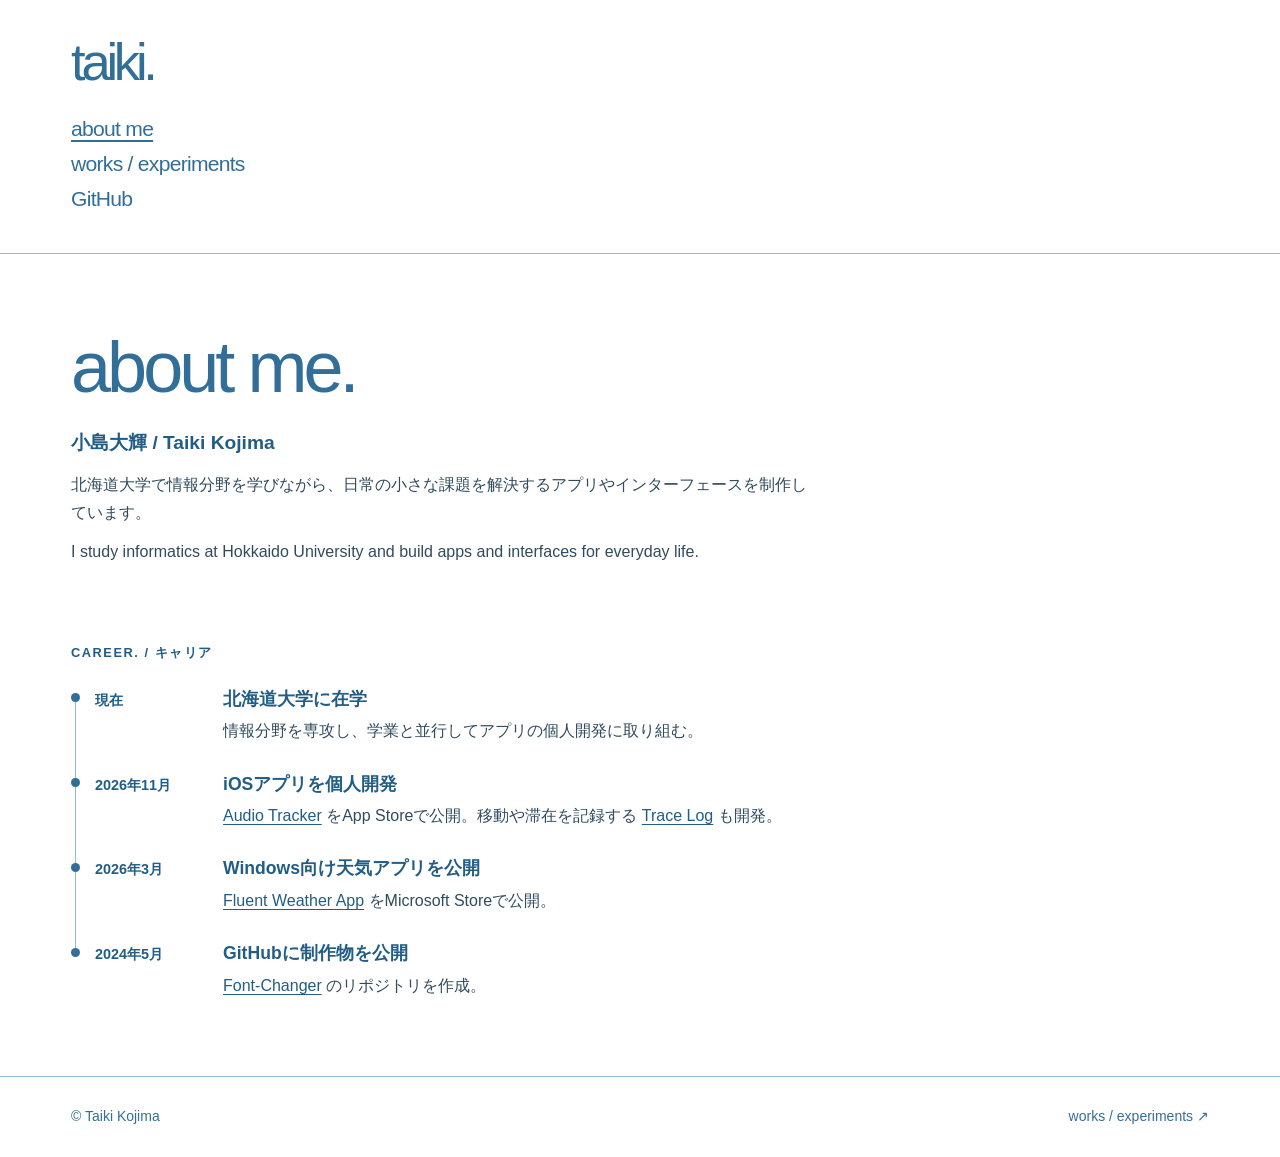
==== about.html @ 1edd8cfc "Publish project screenshots and career timeline" ====
<!doctype html>
<html lang="ja">
<head>
<meta charset="utf-8">
<meta name="viewport" content="width=device-width, initial-scale=1">
<meta name="description" content="小島大輝（Taiki Kojima）のプロフィールと、学業・個人開発のタイムライン。">
<meta name="theme-color" content="#ffffff">
<title>about me — taiki</title>
<link rel="stylesheet" href="./styles.css">
</head>
<body>
  <a class="skip" href="#about">プロフィールへ移動</a>
  <header class="identity identity--compact" id="top">
    <div class="identity-inner">
      <a class="wordmark" href="./index.html" lang="en">taiki.</a>
      <nav class="nav" aria-label="メインナビゲーション">
        <a href="./about.html" aria-current="page" lang="en">about me</a>
        <a href="./index.html#works" lang="en">works / experiments</a>
        <a href="https://github.com/O-kagami" lang="en">GitHub</a>
      </nav>
    </div>
  </header>

  <main class="about-page" id="about" tabindex="-1">
    <header class="profile">
      <h1 lang="en">about me.</h1>
      <p class="profile-name">小島大輝 <span lang="en">/ Taiki Kojima</span></p>
      <p>北海道大学で情報分野を学びながら、日常の小さな課題を解決するアプリやインターフェースを制作しています。</p>
      <p lang="en">I study informatics at Hokkaido University and build apps and interfaces for everyday life.</p>
    </header>

    <section class="career" aria-labelledby="career-title">
      <h2 class="section-label" id="career-title"><span lang="en">career.</span> / キャリア</h2>
      <ol class="timeline" role="list">
        <li>
          <span class="timeline-date">現在</span>
          <div>
            <h3>北海道大学に在学</h3>
            <p>情報分野を専攻し、学業と並行してアプリの個人開発に取り組む。</p>
          </div>
        </li>
        <li>
          <time class="timeline-date" datetime="2026-11">2026年11月</time>
          <div>
            <h3>iOSアプリを個人開発</h3>
            <p><a class="text-link" href="./index.html#audio" lang="en">Audio Tracker</a> をApp Storeで公開。移動や滞在を記録する <a class="text-link" href="./index.html#trace" lang="en">Trace Log</a> も開発。</p>
          </div>
        </li>
        <li>
          <time class="timeline-date" datetime="2026-03">2026年3月</time>
          <div>
            <h3>Windows向け天気アプリを公開</h3>
            <p><a class="text-link" href="./index.html#weather" lang="en">Fluent Weather App</a> をMicrosoft Storeで公開。</p>
          </div>
        </li>
        <li>
          <time class="timeline-date" datetime="2024-05">2024年5月</time>
          <div>
            <h3>GitHubに制作物を公開</h3>
            <p><a class="text-link" href="https://github.com/O-kagami/Font-Changer" lang="en">Font-Changer</a> のリポジトリを作成。</p>
          </div>
        </li>
      </ol>
    </section>
  </main>
  <footer><span>© Taiki Kojima</span><a href="./index.html#works" lang="en">works / experiments ↗</a></footer>
</body>
</html>
---- styles.css ----
:root {
  --ink: #326f98;
  --rule: #8bbddd;
  --focus: #215d85;
  --paper: #fff;
  --body: #314b5e;
  --gutter: 5.55vw;
}

* { box-sizing: border-box; }
html { scroll-behavior: smooth; }
body {
  margin: 0;
  background: var(--paper);
  color: var(--body);
  font-family: "Trebuchet MS", Arial, "Hiragino Kaku Gothic ProN", Meiryo, sans-serif;
  line-height: 1.7;
}
a { color: inherit; text-decoration: none; text-underline-offset: .18em; }
a:hover, a[aria-current="page"] { text-decoration: underline; }
a:focus-visible { outline: 2px solid var(--focus); outline-offset: 4px; }
.text-link { color: var(--focus); text-decoration: underline; }
.skip {
  position: absolute;
  inset: 0 auto auto 0;
  z-index: 1;
  background: var(--paper);
  padding: 12px;
  transform: translateY(-120%);
}
.skip:focus { transform: none; outline-offset: -4px; }

.identity {
  min-height: clamp(320px, 34vw, 580px);
  display: flex;
  align-items: center;
  padding: 64px var(--gutter) 52px;
  color: var(--ink);
}
.identity-inner { padding-top: 40px; }
.identity--compact { min-height: 0; padding-block: 36px; }
.identity--compact .identity-inner { padding-top: 0; }
.wordmark {
  display: inline-block;
  margin: 0 0 24px;
  font-size: clamp(38px, 4.1vw, 66px);
  font-weight: 500;
  letter-spacing: -.08em;
  line-height: 1;
}
.nav {
  display: grid;
  justify-items: start;
  font-size: clamp(19px, 1.65vw, 25px);
  line-height: 1.65;
  letter-spacing: -.035em;
}

.section-label {
  margin: 0;
  color: var(--focus);
  font-size: .8rem;
  font-weight: 700;
  letter-spacing: .12em;
  text-transform: uppercase;
}
.works-title { padding: 0 var(--gutter) 1rem; }
.wall {
  display: grid;
  grid-template-columns: repeat(4, minmax(0, 1fr));
  border-block-start: 1px solid var(--rule);
  border-inline-start: 1px solid var(--rule);
}
.project {
  display: flex;
  flex-direction: column;
  border-inline-end: 1px solid var(--rule);
  border-block-end: 1px solid var(--rule);
}
.project--featured { grid-column: span 2; }
.project-preview {
  display: grid;
  grid-template: minmax(0, 1fr) auto / minmax(0, 1fr);
  place-items: center;
  gap: .625rem;
  height: clamp(17rem, 31vw, 34rem);
  padding: clamp(1rem, 2.4vw, 2.25rem);
  background: #f4f8fb;
  border-block-end: 1px solid var(--rule);
}
.project-preview img {
  display: block;
  width: auto;
  height: auto;
  max-width: 100%;
  max-height: 100%;
  border-radius: 6px;
  box-shadow: 0 3px 12px #215d8522;
}
.project-preview:focus-visible { outline-offset: -4px; }
.project-preview:hover { text-decoration: none; }
.project-preview:hover .preview-hint { text-decoration: underline; }
.preview-hint {
  justify-self: end;
  color: var(--focus);
  font-size: .8rem;
  line-height: 1.25;
}
.project-copy {
  display: flex;
  flex: 1;
  flex-direction: column;
  align-items: flex-start;
  padding: clamp(1rem, 2.4vw, 2.25rem);
}
h3 { color: var(--focus); line-height: 1.35; }
.project h3 { margin: .35rem 0 .65rem; font-size: clamp(1.25rem, 2vw, 1.85rem); }
.project p { margin: 0 0 1rem; }
.project .text-link { margin-top: auto; font-size: .9rem; }

.experiments { padding: clamp(2.5rem, 6vw, 5rem) var(--gutter); }
.experiment-list {
  display: grid;
  grid-template-columns: repeat(auto-fit, minmax(min(100%, 18rem), 1fr));
  gap: 1.5rem 2.5rem;
  max-width: 56rem;
  margin-top: 1.25rem;
}
.experiment-list h3 { margin: 0 0 .5rem; }
.experiment-list p { margin: 0; }

footer {
  display: flex;
  flex-wrap: wrap;
  justify-content: space-between;
  gap: 16px;
  padding: 28px var(--gutter);
  border-block-start: 1px solid var(--rule);
  color: var(--ink);
  font-size: .875rem;
}

.about-page {
  padding: clamp(2.5rem, 6vw, 5.5rem) var(--gutter);
  border-block-start: 1px solid var(--rule);
}
.profile, .career { max-width: 46rem; }
.profile h1 {
  margin: 0 0 1.5rem;
  color: var(--ink);
  font-size: clamp(2.5rem, 6vw, 4.5rem);
  font-weight: 500;
  letter-spacing: -.055em;
  line-height: 1;
}
.profile p { margin: .75rem 0 0; }
.profile-name { color: var(--focus); font-size: 1.2rem; font-weight: 700; }
.career { margin-top: clamp(2.75rem, 6vw, 5rem); }
.timeline { list-style: none; margin: 1.5rem 0 0; padding: 0; }
.timeline > li {
  position: relative;
  display: grid;
  grid-template-columns: 7rem minmax(0, 1fr);
  gap: .35rem 1rem;
  padding-inline-start: 1.5rem;
}
.timeline > li:not(:last-child) { padding-bottom: 1.75rem; }
.timeline > li:not(:last-child)::after {
  position: absolute;
  inset: .6rem auto -.6rem .25rem;
  width: 1px;
  background: var(--rule);
  content: "";
}
.timeline > li::before {
  position: absolute;
  inset: .35rem auto auto 0;
  z-index: 1;
  width: 9px;
  height: 9px;
  border-radius: 50%;
  background: var(--ink);
  content: "";
}
.timeline-date { color: var(--focus); font-size: .9rem; font-weight: 700; }
.timeline h3 { margin: 0 0 .375rem; font-size: 1.1rem; }
.timeline p { margin: 0; }

@media (max-width: 900px) {
  .wall { grid-template-columns: repeat(2, minmax(0, 1fr)); }
  .project-preview { height: clamp(17rem, 46vw, 25rem); }
}
@media (max-width: 700px) {
  :root { --gutter: 8.2vw; }
  .identity { min-height: 200px; align-items: flex-start; padding-block: 38px 28px; }
  .identity--compact { min-height: 0; padding-block: 28px; }
  .identity-inner { padding-top: 0; }
  .wordmark { font-size: 37px; margin-bottom: 14px; }
  .nav { font-size: 17px; line-height: 1.5; }
}
@media (max-width: 480px) {
  .timeline > li { grid-template-columns: minmax(0, 1fr); }
}
@media (prefers-reduced-motion: reduce) {
  html { scroll-behavior: auto; }
}
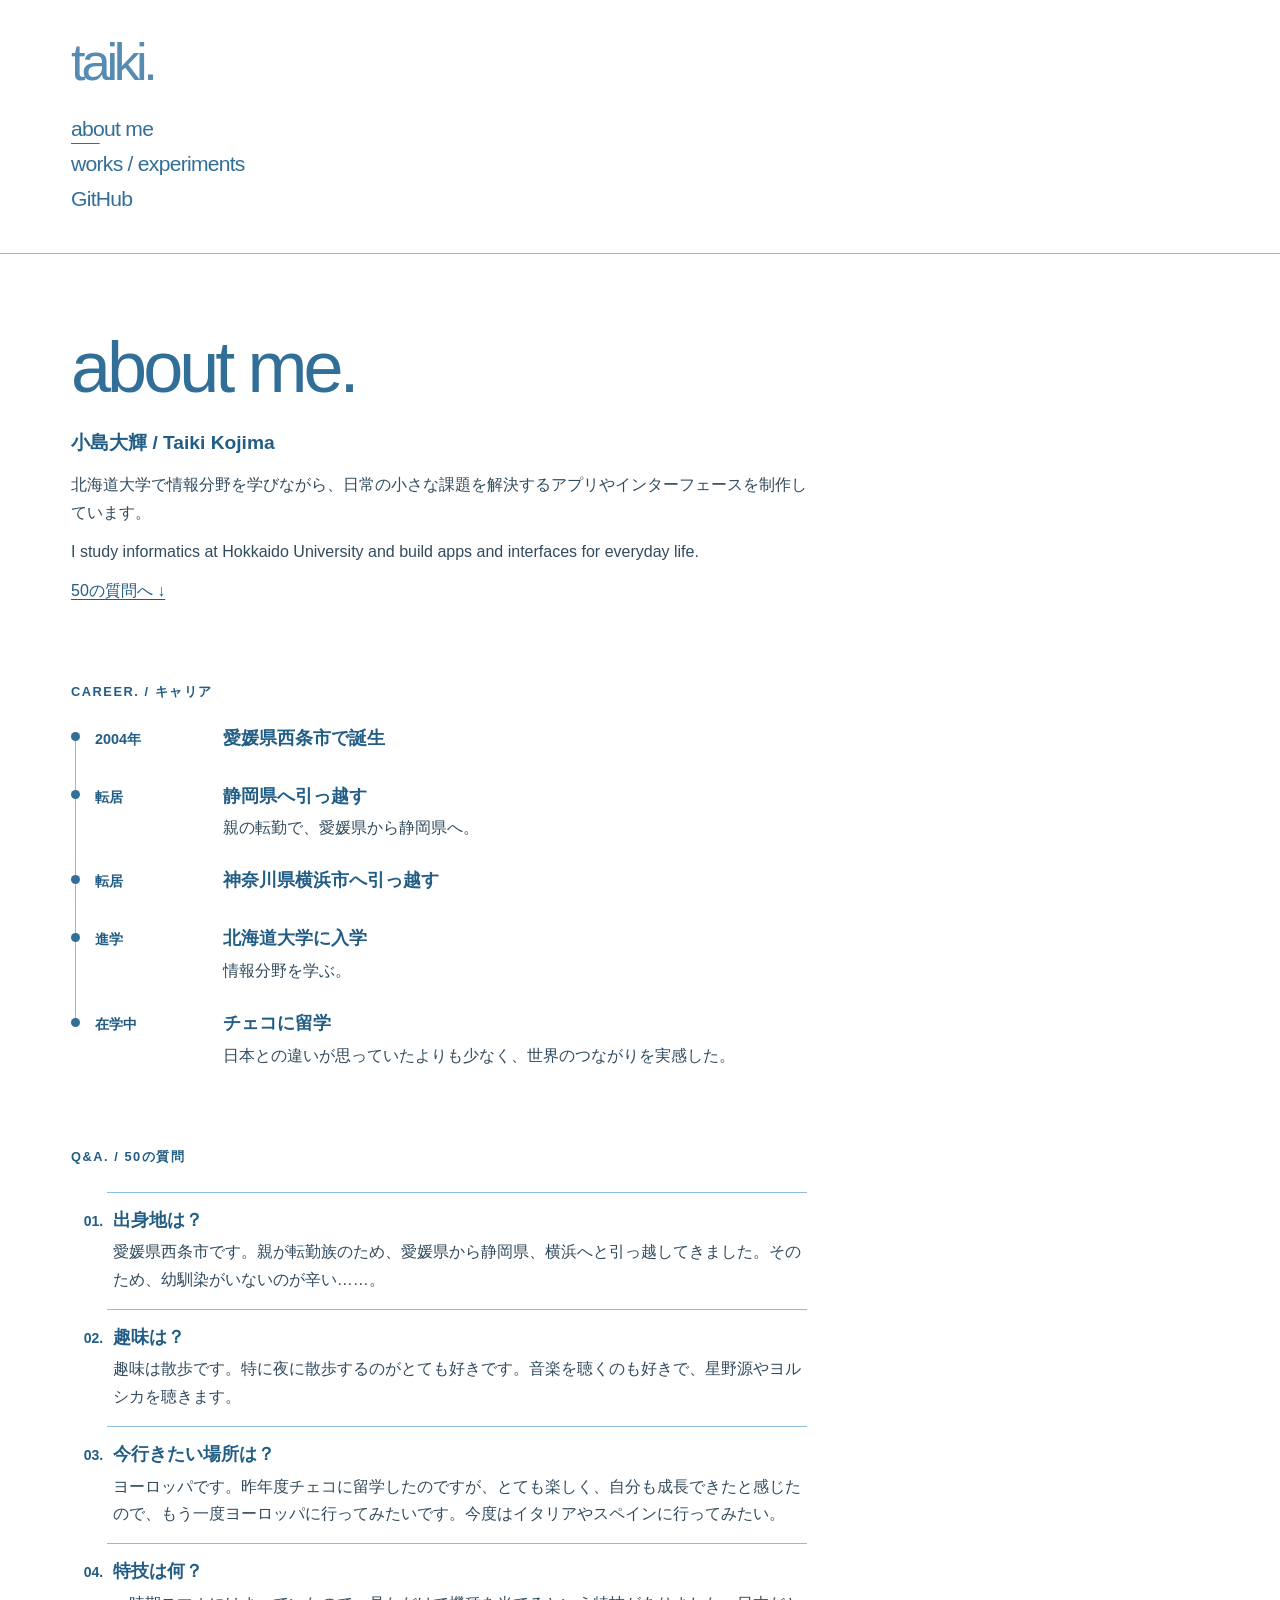
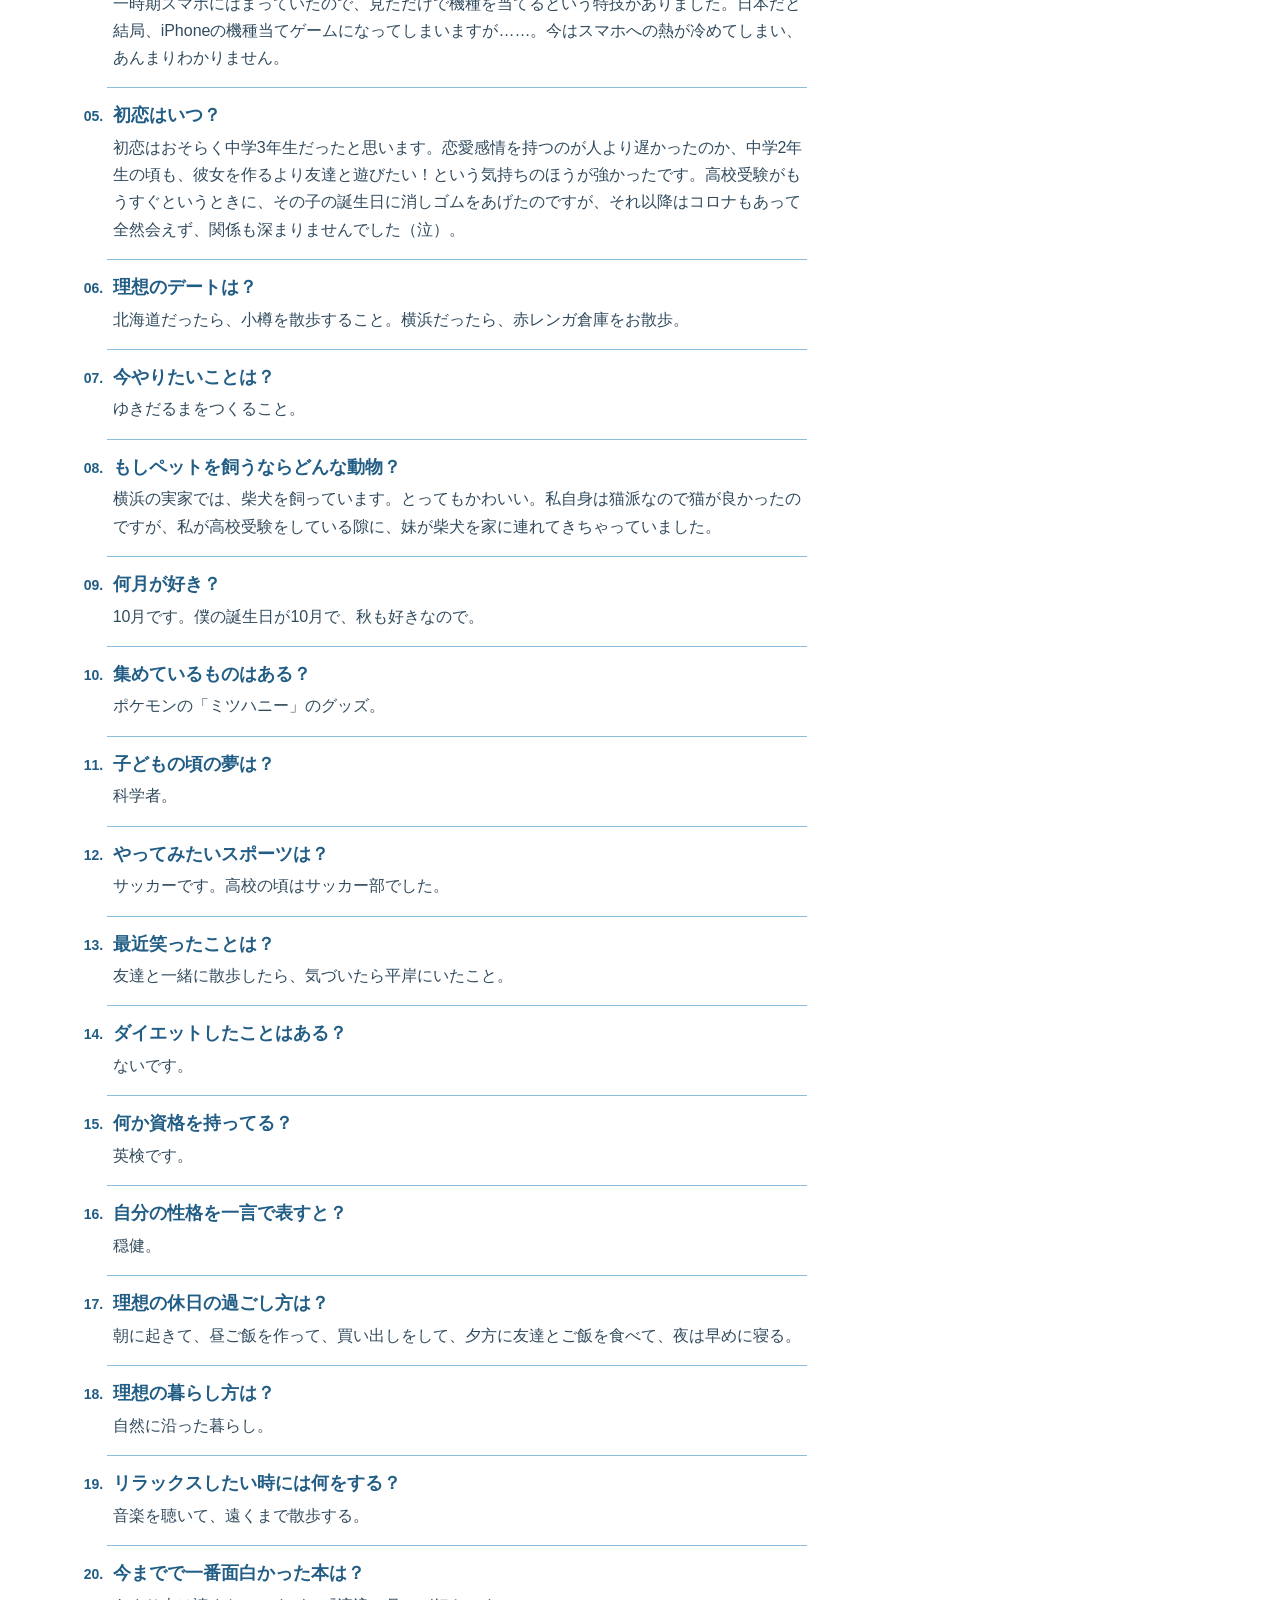
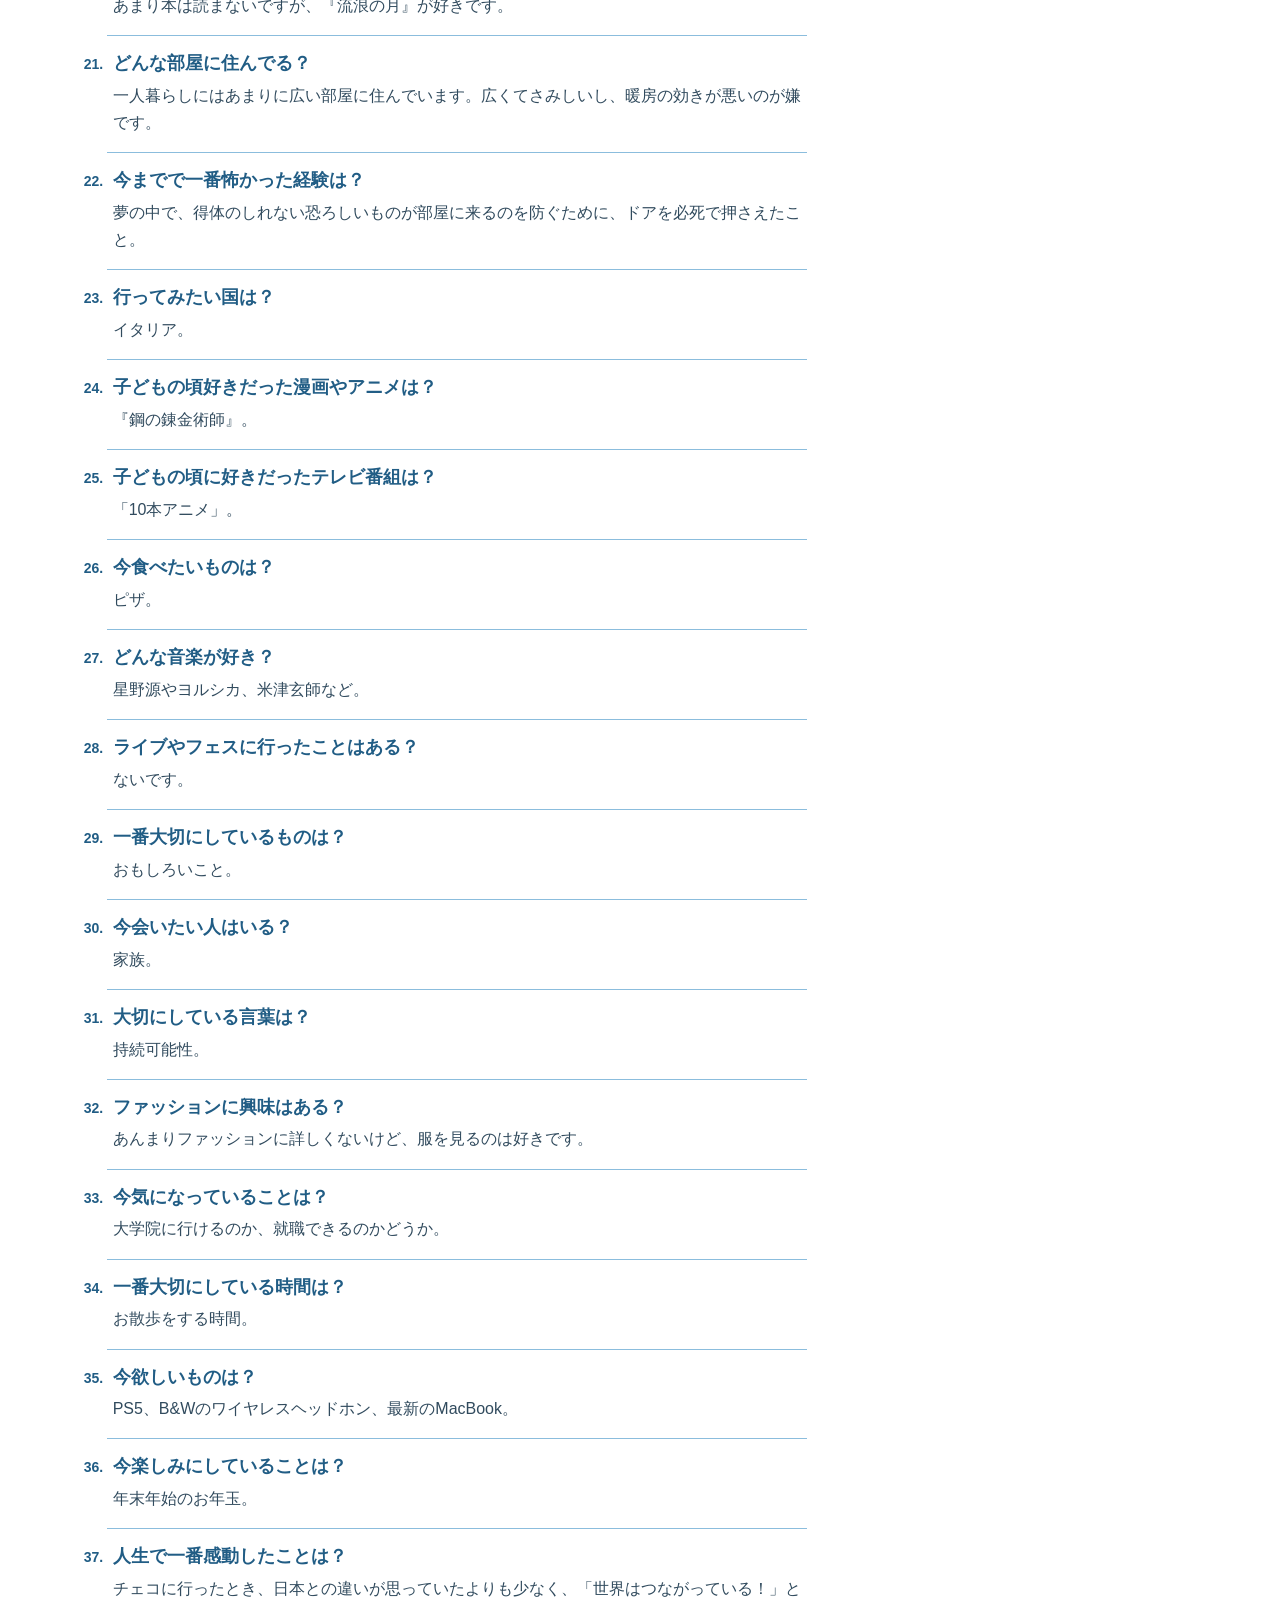
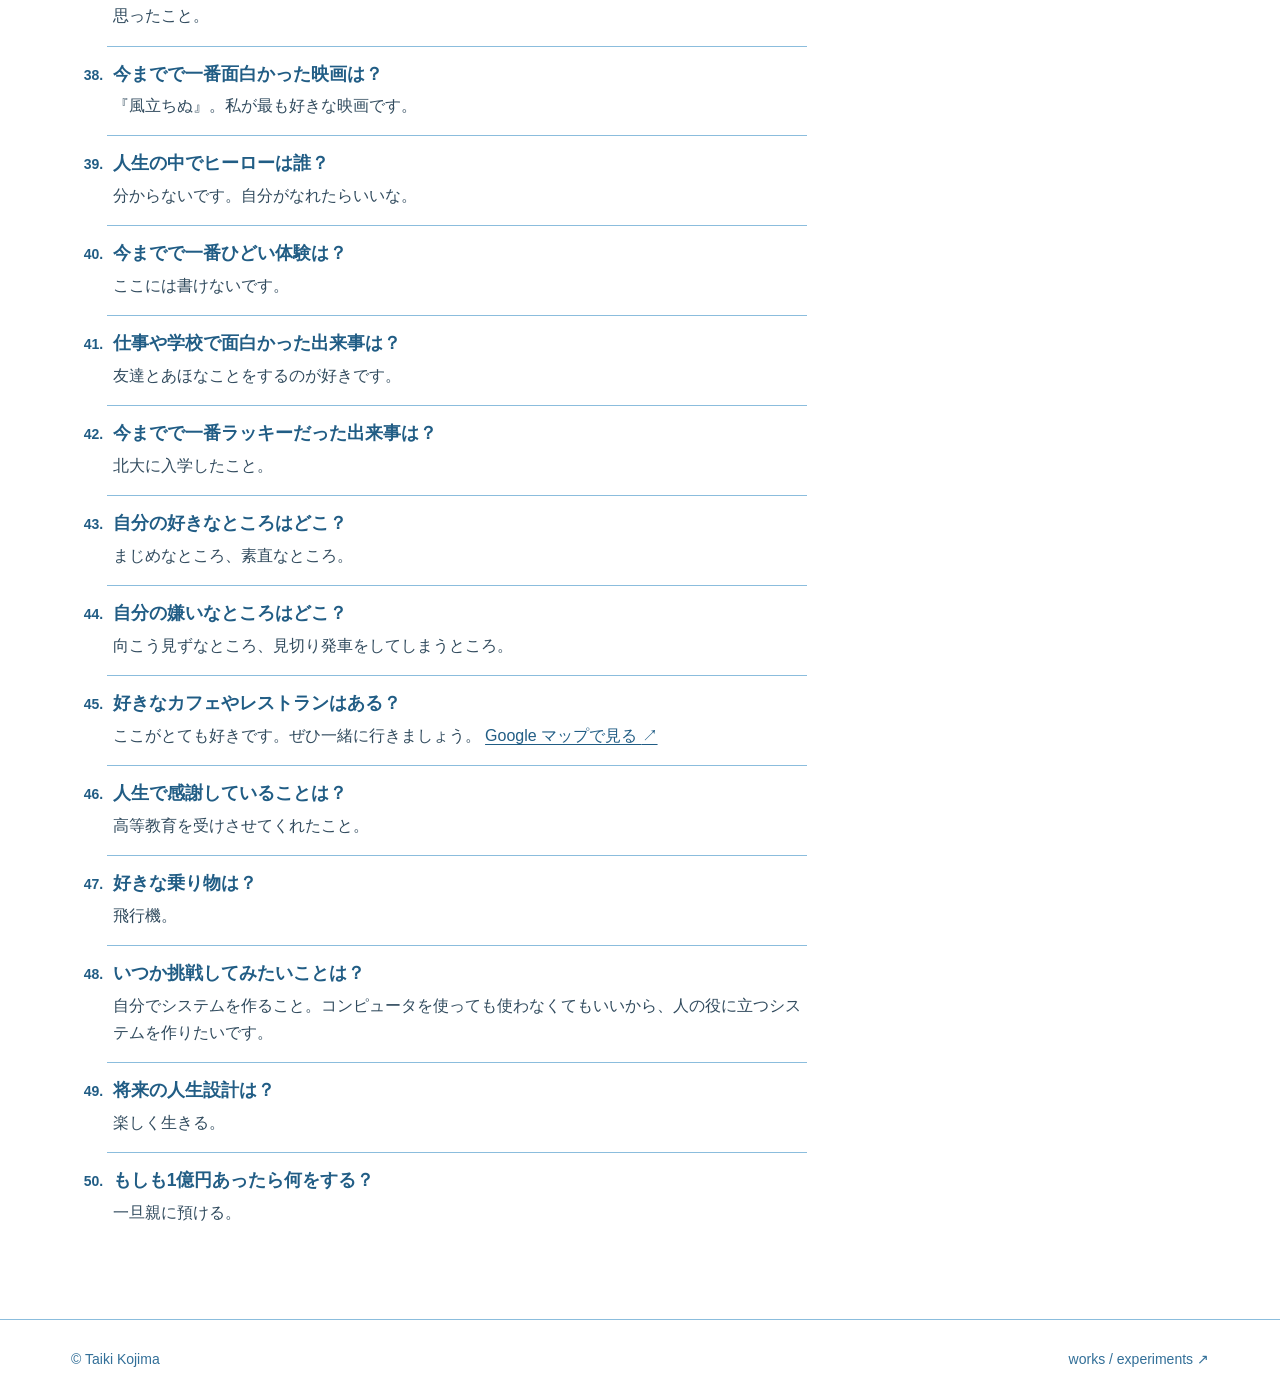
==== commit 7c44e5e1: "Add personal timeline and fifty profile questions" ====
--- a/about.html
+++ b/about.html
@@ -3,7 +3,7 @@
 <head>
 <meta charset="utf-8">
 <meta name="viewport" content="width=device-width, initial-scale=1">
-<meta name="description" content="小島大輝（Taiki Kojima）のプロフィールと、学業・個人開発のタイムライン。">
+<meta name="description" content="小島大輝（Taiki Kojima）のプロフィール、生い立ちと学びのタイムライン、50の質問への回答。">
 <meta name="theme-color" content="#ffffff">
 <title>about me — taiki</title>
 <link rel="stylesheet" href="./styles.css">
@@ -27,38 +27,246 @@
       <p class="profile-name">小島大輝 <span lang="en">/ Taiki Kojima</span></p>
       <p>北海道大学で情報分野を学びながら、日常の小さな課題を解決するアプリやインターフェースを制作しています。</p>
       <p lang="en">I study informatics at Hokkaido University and build apps and interfaces for everyday life.</p>
+      <p><a class="text-link" href="#questions">50の質問へ ↓</a></p>
     </header>
 
-    <section class="career" aria-labelledby="career-title">
+    <section class="career" id="career" aria-labelledby="career-title">
       <h2 class="section-label" id="career-title"><span lang="en">career.</span> / キャリア</h2>
       <ol class="timeline" role="list">
         <li>
-          <span class="timeline-date">現在</span>
+          <time class="timeline-date" datetime="2004">2004年</time>
+          <div><h3>愛媛県西条市で誕生</h3></div>
+        </li>
+        <li>
+          <span class="timeline-date">転居</span>
           <div>
-            <h3>北海道大学に在学</h3>
-            <p>情報分野を専攻し、学業と並行してアプリの個人開発に取り組む。</p>
+            <h3>静岡県へ引っ越す</h3>
+            <p>親の転勤で、愛媛県から静岡県へ。</p>
           </div>
         </li>
         <li>
-          <time class="timeline-date" datetime="2026-11">2026年11月</time>
+          <span class="timeline-date">転居</span>
+          <div><h3>神奈川県横浜市へ引っ越す</h3></div>
+        </li>
+        <li>
+          <span class="timeline-date">進学</span>
           <div>
-            <h3>iOSアプリを個人開発</h3>
-            <p><a class="text-link" href="./index.html#audio" lang="en">Audio Tracker</a> をApp Storeで公開。移動や滞在を記録する <a class="text-link" href="./index.html#trace" lang="en">Trace Log</a> も開発。</p>
+            <h3>北海道大学に入学</h3>
+            <p>情報分野を学ぶ。</p>
           </div>
         </li>
         <li>
-          <time class="timeline-date" datetime="2026-03">2026年3月</time>
+          <span class="timeline-date">在学中</span>
           <div>
-            <h3>Windows向け天気アプリを公開</h3>
-            <p><a class="text-link" href="./index.html#weather" lang="en">Fluent Weather App</a> をMicrosoft Storeで公開。</p>
+            <h3>チェコに留学</h3>
+            <p>日本との違いが思っていたよりも少なく、世界のつながりを実感した。</p>
           </div>
         </li>
-        <li>
-          <time class="timeline-date" datetime="2024-05">2024年5月</time>
-          <div>
-            <h3>GitHubに制作物を公開</h3>
-            <p><a class="text-link" href="https://github.com/O-kagami/Font-Changer" lang="en">Font-Changer</a> のリポジトリを作成。</p>
-          </div>
+      </ol>
+    </section>
+
+    <section class="questions" id="questions" aria-labelledby="questions-title" tabindex="-1">
+      <h2 class="section-label" id="questions-title"><span lang="en">Q&A.</span> / 50の質問</h2>
+      <ol class="question-list">
+        <li>
+          <h3>出身地は？</h3>
+          <p>愛媛県西条市です。親が転勤族のため、愛媛県から静岡県、横浜へと引っ越してきました。そのため、幼馴染がいないのが辛い……。</p>
+        </li>
+        <li>
+          <h3>趣味は？</h3>
+          <p>趣味は散歩です。特に夜に散歩するのがとても好きです。音楽を聴くのも好きで、星野源やヨルシカを聴きます。</p>
+        </li>
+        <li>
+          <h3>今行きたい場所は？</h3>
+          <p>ヨーロッパです。昨年度チェコに留学したのですが、とても楽しく、自分も成長できたと感じたので、もう一度ヨーロッパに行ってみたいです。今度はイタリアやスペインに行ってみたい。</p>
+        </li>
+        <li>
+          <h3>特技は何？</h3>
+          <p>一時期スマホにはまっていたので、見ただけで機種を当てるという特技がありました。日本だと結局、iPhoneの機種当てゲームになってしまいますが……。今はスマホへの熱が冷めてしまい、あんまりわかりません。</p>
+        </li>
+        <li>
+          <h3>初恋はいつ？</h3>
+          <p>初恋はおそらく中学3年生だったと思います。恋愛感情を持つのが人より遅かったのか、中学2年生の頃も、彼女を作るより友達と遊びたい！という気持ちのほうが強かったです。高校受験がもうすぐというときに、その子の誕生日に消しゴムをあげたのですが、それ以降はコロナもあって全然会えず、関係も深まりませんでした（泣）。</p>
+        </li>
+        <li>
+          <h3>理想のデートは？</h3>
+          <p>北海道だったら、小樽を散歩すること。横浜だったら、赤レンガ倉庫をお散歩。</p>
+        </li>
+        <li>
+          <h3>今やりたいことは？</h3>
+          <p>ゆきだるまをつくること。</p>
+        </li>
+        <li>
+          <h3>もしペットを飼うならどんな動物？</h3>
+          <p>横浜の実家では、柴犬を飼っています。とってもかわいい。私自身は猫派なので猫が良かったのですが、私が高校受験をしている隙に、妹が柴犬を家に連れてきちゃっていました。</p>
+        </li>
+        <li>
+          <h3>何月が好き？</h3>
+          <p>10月です。僕の誕生日が10月で、秋も好きなので。</p>
+        </li>
+        <li>
+          <h3>集めているものはある？</h3>
+          <p>ポケモンの「ミツハニー」のグッズ。</p>
+        </li>
+        <li>
+          <h3>子どもの頃の夢は？</h3>
+          <p>科学者。</p>
+        </li>
+        <li>
+          <h3>やってみたいスポーツは？</h3>
+          <p>サッカーです。高校の頃はサッカー部でした。</p>
+        </li>
+        <li>
+          <h3>最近笑ったことは？</h3>
+          <p>友達と一緒に散歩したら、気づいたら平岸にいたこと。</p>
+        </li>
+        <li>
+          <h3>ダイエットしたことはある？</h3>
+          <p>ないです。</p>
+        </li>
+        <li>
+          <h3>何か資格を持ってる？</h3>
+          <p>英検です。</p>
+        </li>
+        <li>
+          <h3>自分の性格を一言で表すと？</h3>
+          <p>穏健。</p>
+        </li>
+        <li>
+          <h3>理想の休日の過ごし方は？</h3>
+          <p>朝に起きて、昼ご飯を作って、買い出しをして、夕方に友達とご飯を食べて、夜は早めに寝る。</p>
+        </li>
+        <li>
+          <h3>理想の暮らし方は？</h3>
+          <p>自然に沿った暮らし。</p>
+        </li>
+        <li>
+          <h3>リラックスしたい時には何をする？</h3>
+          <p>音楽を聴いて、遠くまで散歩する。</p>
+        </li>
+        <li>
+          <h3>今までで一番面白かった本は？</h3>
+          <p>あまり本は読まないですが、『流浪の月』が好きです。</p>
+        </li>
+        <li>
+          <h3>どんな部屋に住んでる？</h3>
+          <p>一人暮らしにはあまりに広い部屋に住んでいます。広くてさみしいし、暖房の効きが悪いのが嫌です。</p>
+        </li>
+        <li>
+          <h3>今までで一番怖かった経験は？</h3>
+          <p>夢の中で、得体のしれない恐ろしいものが部屋に来るのを防ぐために、ドアを必死で押さえたこと。</p>
+        </li>
+        <li>
+          <h3>行ってみたい国は？</h3>
+          <p>イタリア。</p>
+        </li>
+        <li>
+          <h3>子どもの頃好きだった漫画やアニメは？</h3>
+          <p>『鋼の錬金術師』。</p>
+        </li>
+        <li>
+          <h3>子どもの頃に好きだったテレビ番組は？</h3>
+          <p>「10本アニメ」。</p>
+        </li>
+        <li>
+          <h3>今食べたいものは？</h3>
+          <p>ピザ。</p>
+        </li>
+        <li>
+          <h3>どんな音楽が好き？</h3>
+          <p>星野源やヨルシカ、米津玄師など。</p>
+        </li>
+        <li>
+          <h3>ライブやフェスに行ったことはある？</h3>
+          <p>ないです。</p>
+        </li>
+        <li>
+          <h3>一番大切にしているものは？</h3>
+          <p>おもしろいこと。</p>
+        </li>
+        <li>
+          <h3>今会いたい人はいる？</h3>
+          <p>家族。</p>
+        </li>
+        <li>
+          <h3>大切にしている言葉は？</h3>
+          <p>持続可能性。</p>
+        </li>
+        <li>
+          <h3>ファッションに興味はある？</h3>
+          <p>あんまりファッションに詳しくないけど、服を見るのは好きです。</p>
+        </li>
+        <li>
+          <h3>今気になっていることは？</h3>
+          <p>大学院に行けるのか、就職できるのかどうか。</p>
+        </li>
+        <li>
+          <h3>一番大切にしている時間は？</h3>
+          <p>お散歩をする時間。</p>
+        </li>
+        <li>
+          <h3>今欲しいものは？</h3>
+          <p>PS5、B&Wのワイヤレスヘッドホン、最新のMacBook。</p>
+        </li>
+        <li>
+          <h3>今楽しみにしていることは？</h3>
+          <p>年末年始のお年玉。</p>
+        </li>
+        <li>
+          <h3>人生で一番感動したことは？</h3>
+          <p>チェコに行ったとき、日本との違いが思っていたよりも少なく、「世界はつながっている！」と思ったこと。</p>
+        </li>
+        <li>
+          <h3>今までで一番面白かった映画は？</h3>
+          <p>『風立ちぬ』。私が最も好きな映画です。</p>
+        </li>
+        <li>
+          <h3>人生の中でヒーローは誰？</h3>
+          <p>分からないです。自分がなれたらいいな。</p>
+        </li>
+        <li>
+          <h3>今までで一番ひどい体験は？</h3>
+          <p>ここには書けないです。</p>
+        </li>
+        <li>
+          <h3>仕事や学校で面白かった出来事は？</h3>
+          <p>友達とあほなことをするのが好きです。</p>
+        </li>
+        <li>
+          <h3>今までで一番ラッキーだった出来事は？</h3>
+          <p>北大に入学したこと。</p>
+        </li>
+        <li>
+          <h3>自分の好きなところはどこ？</h3>
+          <p>まじめなところ、素直なところ。</p>
+        </li>
+        <li>
+          <h3>自分の嫌いなところはどこ？</h3>
+          <p>向こう見ずなところ、見切り発車をしてしまうところ。</p>
+        </li>
+        <li>
+          <h3>好きなカフェやレストランはある？</h3>
+          <p>ここがとても好きです。ぜひ一緒に行きましょう。 <a class="text-link" href="https://maps.app.goo.gl/kyu1hyfXR3nSvC8cA">Google マップで見る <span aria-hidden="true">↗</span></a></p>
+        </li>
+        <li>
+          <h3>人生で感謝していることは？</h3>
+          <p>高等教育を受けさせてくれたこと。</p>
+        </li>
+        <li>
+          <h3>好きな乗り物は？</h3>
+          <p>飛行機。</p>
+        </li>
+        <li>
+          <h3>いつか挑戦してみたいことは？</h3>
+          <p>自分でシステムを作ること。コンピュータを使っても使わなくてもいいから、人の役に立つシステムを作りたいです。</p>
+        </li>
+        <li>
+          <h3>将来の人生設計は？</h3>
+          <p>楽しく生きる。</p>
+        </li>
+        <li>
+          <h3>もしも1億円あったら何をする？</h3>
+          <p>一旦親に預ける。</p>
         </li>
       </ol>
     </section>
--- a/styles.css
+++ b/styles.css
@@ -2,6 +2,8 @@
   --ink: #326f98;
   --rule: #8bbddd;
   --focus: #215d85;
+  --hover: #153e59;
+  --tint: #e3eff8;
   --paper: #fff;
   --body: #314b5e;
   --gutter: 5.55vw;
@@ -18,6 +20,7 @@
 }
 a { color: inherit; text-decoration: none; text-underline-offset: .18em; }
 a:hover, a[aria-current="page"] { text-decoration: underline; }
+a:hover, a:focus-visible { color: var(--hover); }
 a:focus-visible { outline: 2px solid var(--focus); outline-offset: 4px; }
 .text-link { color: var(--focus); text-decoration: underline; }
 .skip {
@@ -43,6 +46,7 @@
 .wordmark {
   display: inline-block;
   margin: 0 0 24px;
+  color: #568bb2;
   font-size: clamp(38px, 4.1vw, 66px);
   font-weight: 500;
   letter-spacing: -.08em;
@@ -55,6 +59,20 @@
   line-height: 1.65;
   letter-spacing: -.035em;
 }
+.nav a:any-link { position: relative; text-decoration: none; }
+.nav a::after {
+  content: "";
+  position: absolute;
+  inset-inline: 0;
+  inset-block-end: .16em;
+  height: 1px;
+  background: currentColor;
+  transform: scaleX(0);
+  transform-origin: left;
+  transition: transform .24s ease;
+}
+.nav a[aria-current="page"]::after { transform: scaleX(.35); }
+.nav a:hover::after, .nav a:focus-visible::after { transform: scaleX(1); }
 
 .section-label {
   margin: 0;
@@ -64,61 +82,105 @@
   letter-spacing: .12em;
   text-transform: uppercase;
 }
-.works-title { padding: 0 var(--gutter) 1rem; }
+.icon-library { position: absolute; }
 .wall {
-  display: grid;
-  grid-template-columns: repeat(4, minmax(0, 1fr));
   border-block-start: 1px solid var(--rule);
   border-inline-start: 1px solid var(--rule);
 }
-.project {
-  display: flex;
-  flex-direction: column;
+.project-tiles {
+  display: grid;
+  grid-template-columns: minmax(0, 2fr) minmax(0, 1fr);
+  grid-auto-rows: min(21vw, 18rem);
+  scroll-margin-block-start: 1rem;
+}
+.tile {
+  min-width: 0;
+  overflow: clip;
+  padding: clamp(.35rem, 1vw, 1rem);
   border-inline-end: 1px solid var(--rule);
   border-block-end: 1px solid var(--rule);
 }
-.project--featured { grid-column: span 2; }
-.project-preview {
+.tile--large { grid-row: span 2; }
+.tile-face {
   display: grid;
   grid-template: minmax(0, 1fr) auto / minmax(0, 1fr);
   place-items: center;
-  gap: .625rem;
-  height: clamp(17rem, 31vw, 34rem);
-  padding: clamp(1rem, 2.4vw, 2.25rem);
-  background: #f4f8fb;
-  border-block-end: 1px solid var(--rule);
-}
-.project-preview img {
+  gap: .65rem;
+  height: 100%;
+  padding: clamp(.45rem, 1.5vw, 1.5rem);
+  border-radius: .5rem;
+  background: var(--paper);
+}
+.tile--large .tile-face { padding: clamp(.7rem, 3vw, 3.25rem); }
+.tile-media {
+  display: grid;
+  grid-template: minmax(0, 1fr) / minmax(0, 1fr);
+  place-items: center;
+  place-self: stretch;
+}
+.tile-art {
   display: block;
   width: auto;
   height: auto;
   max-width: 100%;
   max-height: 100%;
-  border-radius: 6px;
-  box-shadow: 0 3px 12px #215d8522;
-}
-.project-preview:focus-visible { outline-offset: -4px; }
-.project-preview:hover { text-decoration: none; }
-.project-preview:hover .preview-hint { text-decoration: underline; }
-.preview-hint {
-  justify-self: end;
+  object-fit: contain;
+  outline: 1px solid #d8e8f4;
+  outline-offset: -1px;
+}
+.tile--mark .tile-art {
+  width: clamp(4.5rem, 11vw, 9rem);
+  border-radius: 1rem;
+  outline: none;
+}
+:where(.project-tiles:target .tile--large) .tile-face { background: #f4f8fc; }
+.tile-face:focus-visible, .tile-face:active {
+  background: var(--tint);
+  text-decoration: none;
+}
+.tile-face:focus-visible { outline-offset: -3px; }
+.tile-label {
+  justify-self: start;
   color: var(--focus);
-  font-size: .8rem;
-  line-height: 1.25;
-}
-.project-copy {
+  font-size: clamp(.75rem, 1.15vw, .95rem);
+  line-height: 1.35;
+}
+.tile-meta {
   display: flex;
-  flex: 1;
-  flex-direction: column;
-  align-items: flex-start;
-  padding: clamp(1rem, 2.4vw, 2.25rem);
-}
+  align-items: center;
+  flex-wrap: wrap;
+  gap: .28em;
+  margin-top: .3em;
+  font-size: .75rem;
+}
+.tile-meta svg { width: 1.05rem; height: 1.05rem; }
+@media (hover: hover) {
+  .tile:hover .tile-face { background: var(--tint); text-decoration: none; }
+}
+@media (hover: hover) and (pointer: fine) and (prefers-reduced-motion: no-preference) {
+  .tile-art {
+    pointer-events: none;
+    transition: transform .2s ease-out, filter .2s ease-out;
+  }
+  .tile-media:hover .tile-art {
+    transform: perspective(1000px) translateY(-4px)
+      rotateX(var(--tilt-x, 4deg)) rotateY(var(--tilt-y, -5deg));
+    filter: drop-shadow(0 10px 12px #23486940);
+  }
+}
+.tile--about .tile-face { grid-template-rows: auto auto; }
+.tile--about .tile-label { justify-self: center; }
+.tile--about .tile-meta { justify-content: center; }
+.word-art {
+  color: var(--ink);
+  font-size: clamp(1.6rem, 4vw, 3.5rem);
+  font-weight: 500;
+  letter-spacing: -.07em;
+  line-height: 1;
+}
+
+.content-section { padding: clamp(2.5rem, 6vw, 5rem) var(--gutter); }
 h3 { color: var(--focus); line-height: 1.35; }
-.project h3 { margin: .35rem 0 .65rem; font-size: clamp(1.25rem, 2vw, 1.85rem); }
-.project p { margin: 0 0 1rem; }
-.project .text-link { margin-top: auto; font-size: .9rem; }
-
-.experiments { padding: clamp(2.5rem, 6vw, 5rem) var(--gutter); }
 .experiment-list {
   display: grid;
   grid-template-columns: repeat(auto-fit, minmax(min(100%, 18rem), 1fr));
@@ -144,7 +206,7 @@
   padding: clamp(2.5rem, 6vw, 5.5rem) var(--gutter);
   border-block-start: 1px solid var(--rule);
 }
-.profile, .career { max-width: 46rem; }
+.profile, .career, .questions { max-width: 46rem; }
 .profile h1 {
   margin: 0 0 1.5rem;
   color: var(--ink);
@@ -155,7 +217,10 @@
 }
 .profile p { margin: .75rem 0 0; }
 .profile-name { color: var(--focus); font-size: 1.2rem; font-weight: 700; }
-.career { margin-top: clamp(2.75rem, 6vw, 5rem); }
+.career, .questions {
+  margin-top: clamp(2.75rem, 6vw, 5rem);
+  scroll-margin-block-start: 1.5rem;
+}
 .timeline { list-style: none; margin: 1.5rem 0 0; padding: 0; }
 .timeline > li {
   position: relative;
@@ -183,12 +248,31 @@
   content: "";
 }
 .timeline-date { color: var(--focus); font-size: .9rem; font-weight: 700; }
-.timeline h3 { margin: 0 0 .375rem; font-size: 1.1rem; }
-.timeline p { margin: 0; }
+.timeline h3, .question-list h3 { margin: 0 0 .375rem; font-size: 1.1rem; }
+.timeline p, .question-list p { margin: 0; }
+
+.question-list {
+  margin: 1.5rem 0 0;
+  padding-inline-start: 2.25rem;
+  list-style-type: decimal-leading-zero;
+}
+.question-list > li {
+  border-block-start: 1px solid var(--rule);
+  padding: 1rem 0 1rem .35rem;
+}
+.question-list > li::marker {
+  color: var(--focus);
+  font-size: .875rem;
+  font-weight: 700;
+  font-variant-numeric: tabular-nums;
+}
 
 @media (max-width: 900px) {
-  .wall { grid-template-columns: repeat(2, minmax(0, 1fr)); }
-  .project-preview { height: clamp(17rem, 46vw, 25rem); }
+  .project-tiles {
+    grid-template-columns: repeat(2, minmax(0, 1fr));
+    grid-auto-rows: min(50vw, 22.5rem);
+  }
+  .tile--large { grid-column: span 2; grid-row: span 1; }
 }
 @media (max-width: 700px) {
   :root { --gutter: 8.2vw; }
@@ -203,4 +287,5 @@
 }
 @media (prefers-reduced-motion: reduce) {
   html { scroll-behavior: auto; }
-}
+  .nav a::after { transition: none; }
+}
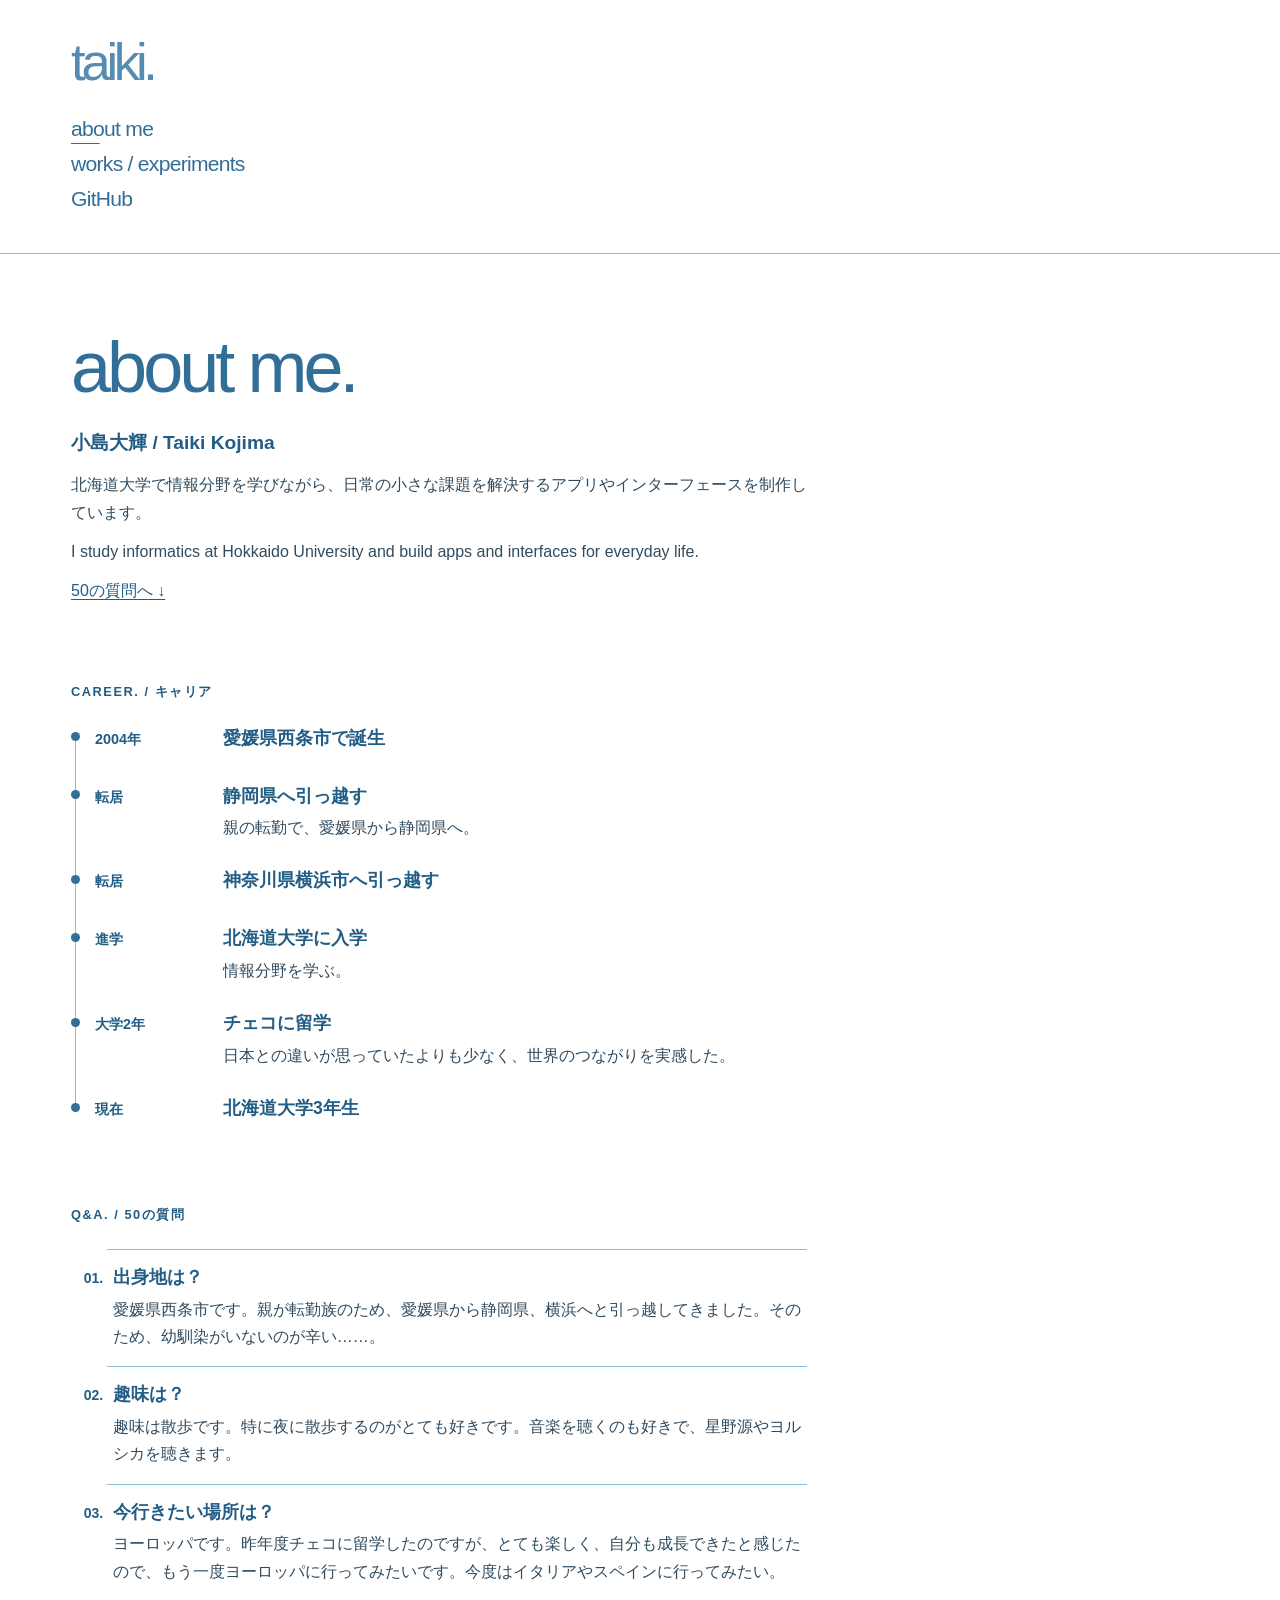
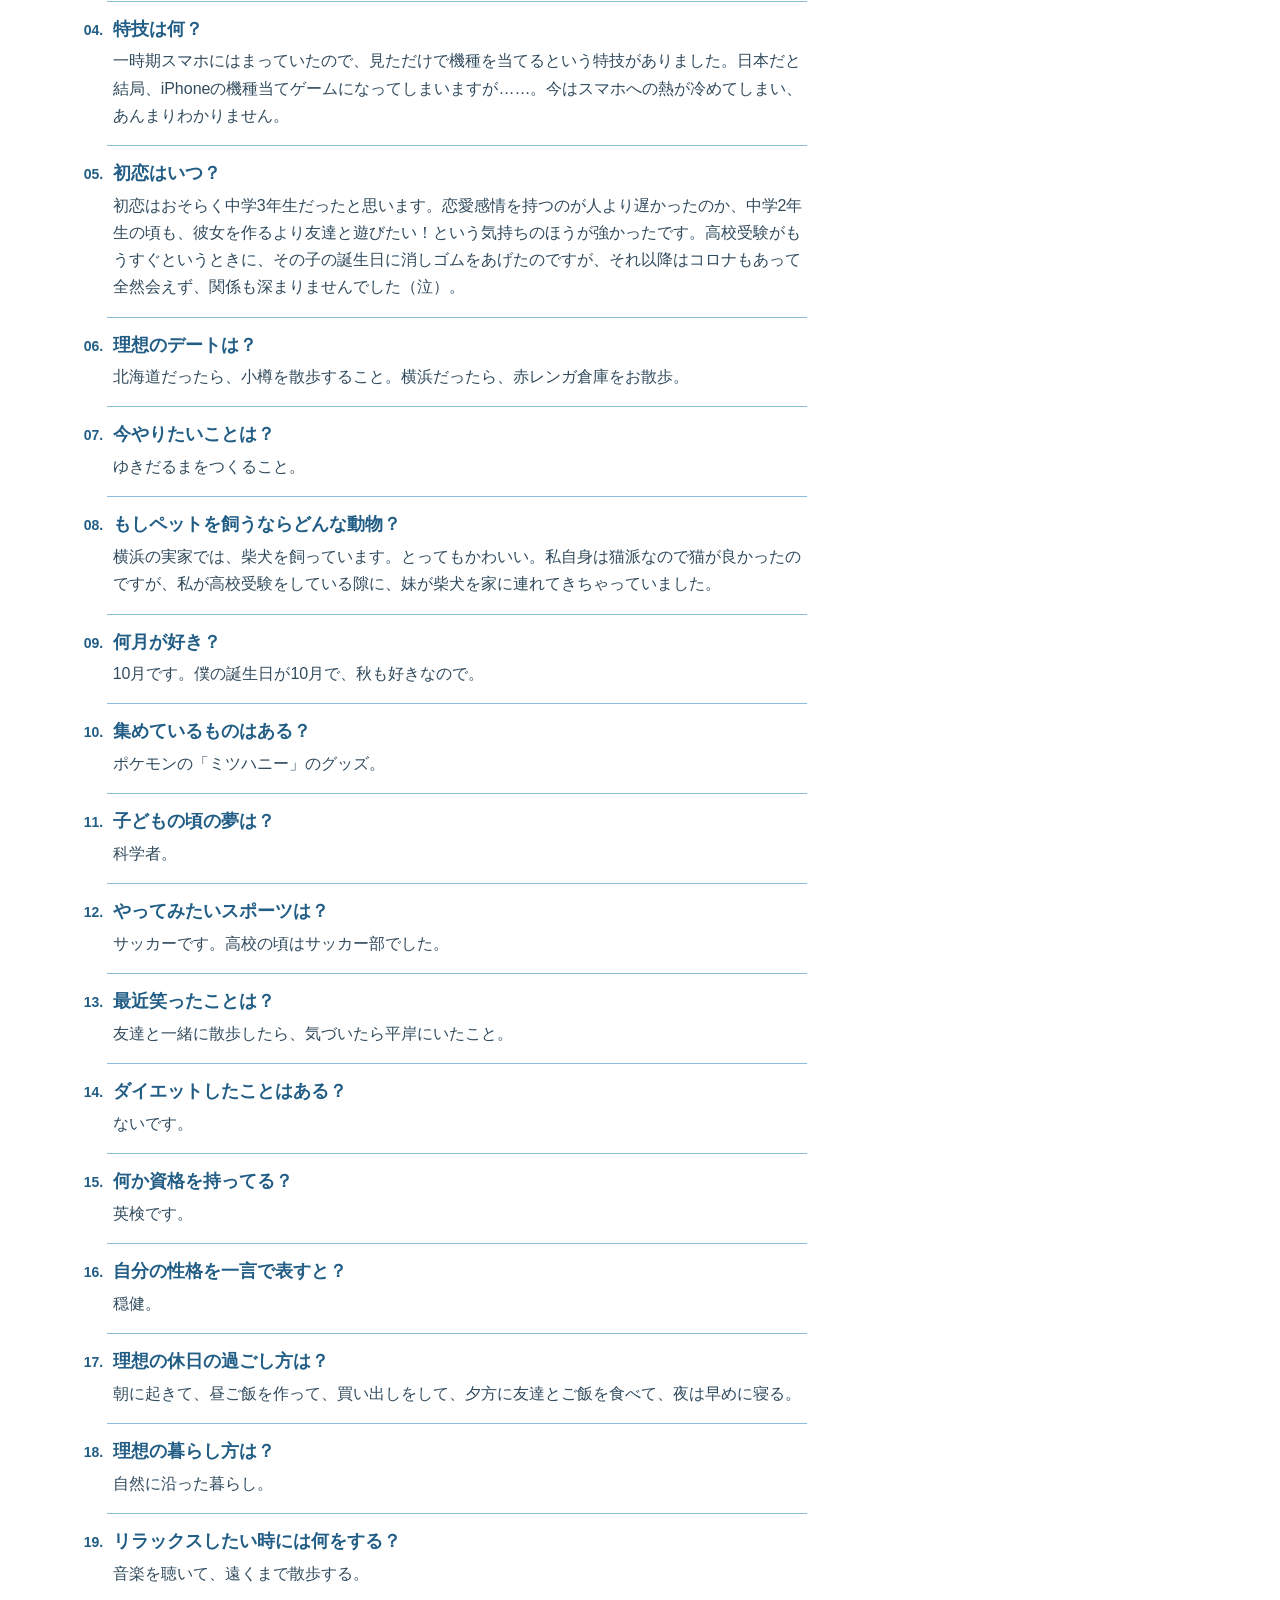
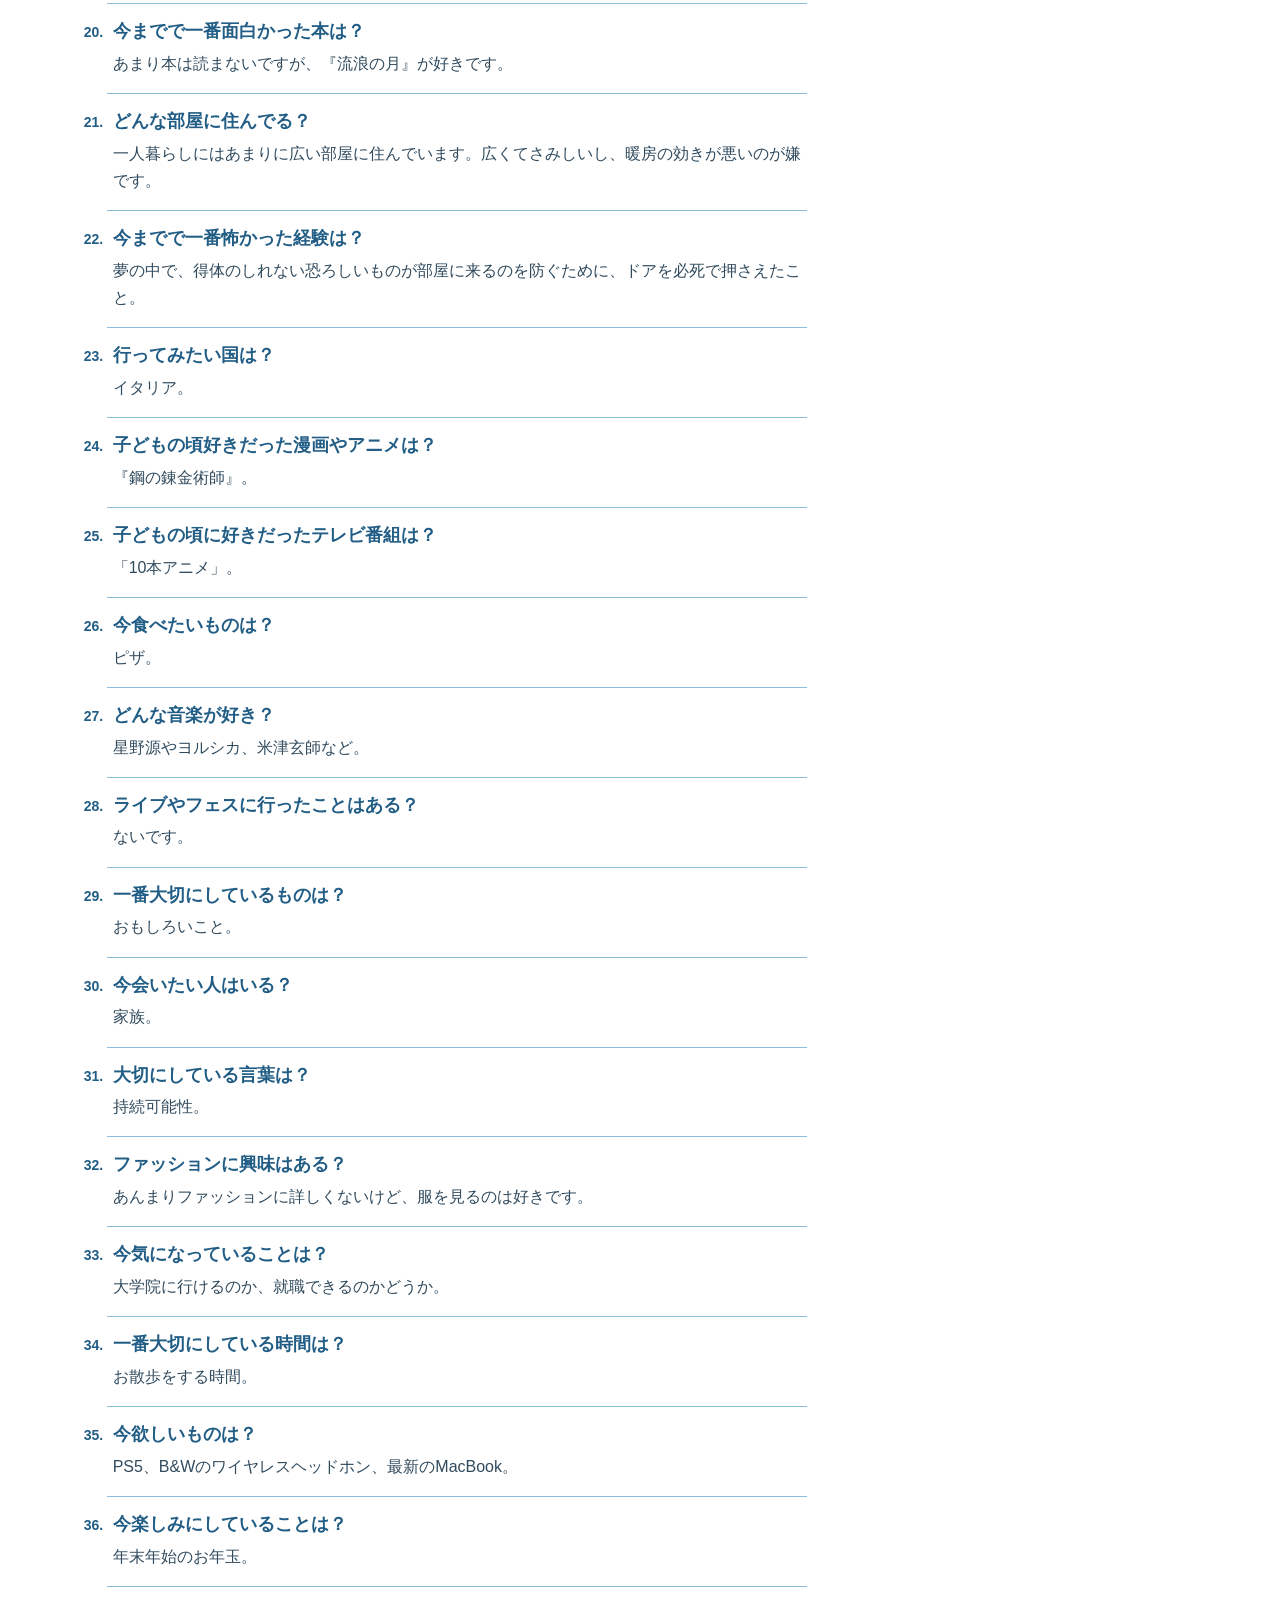
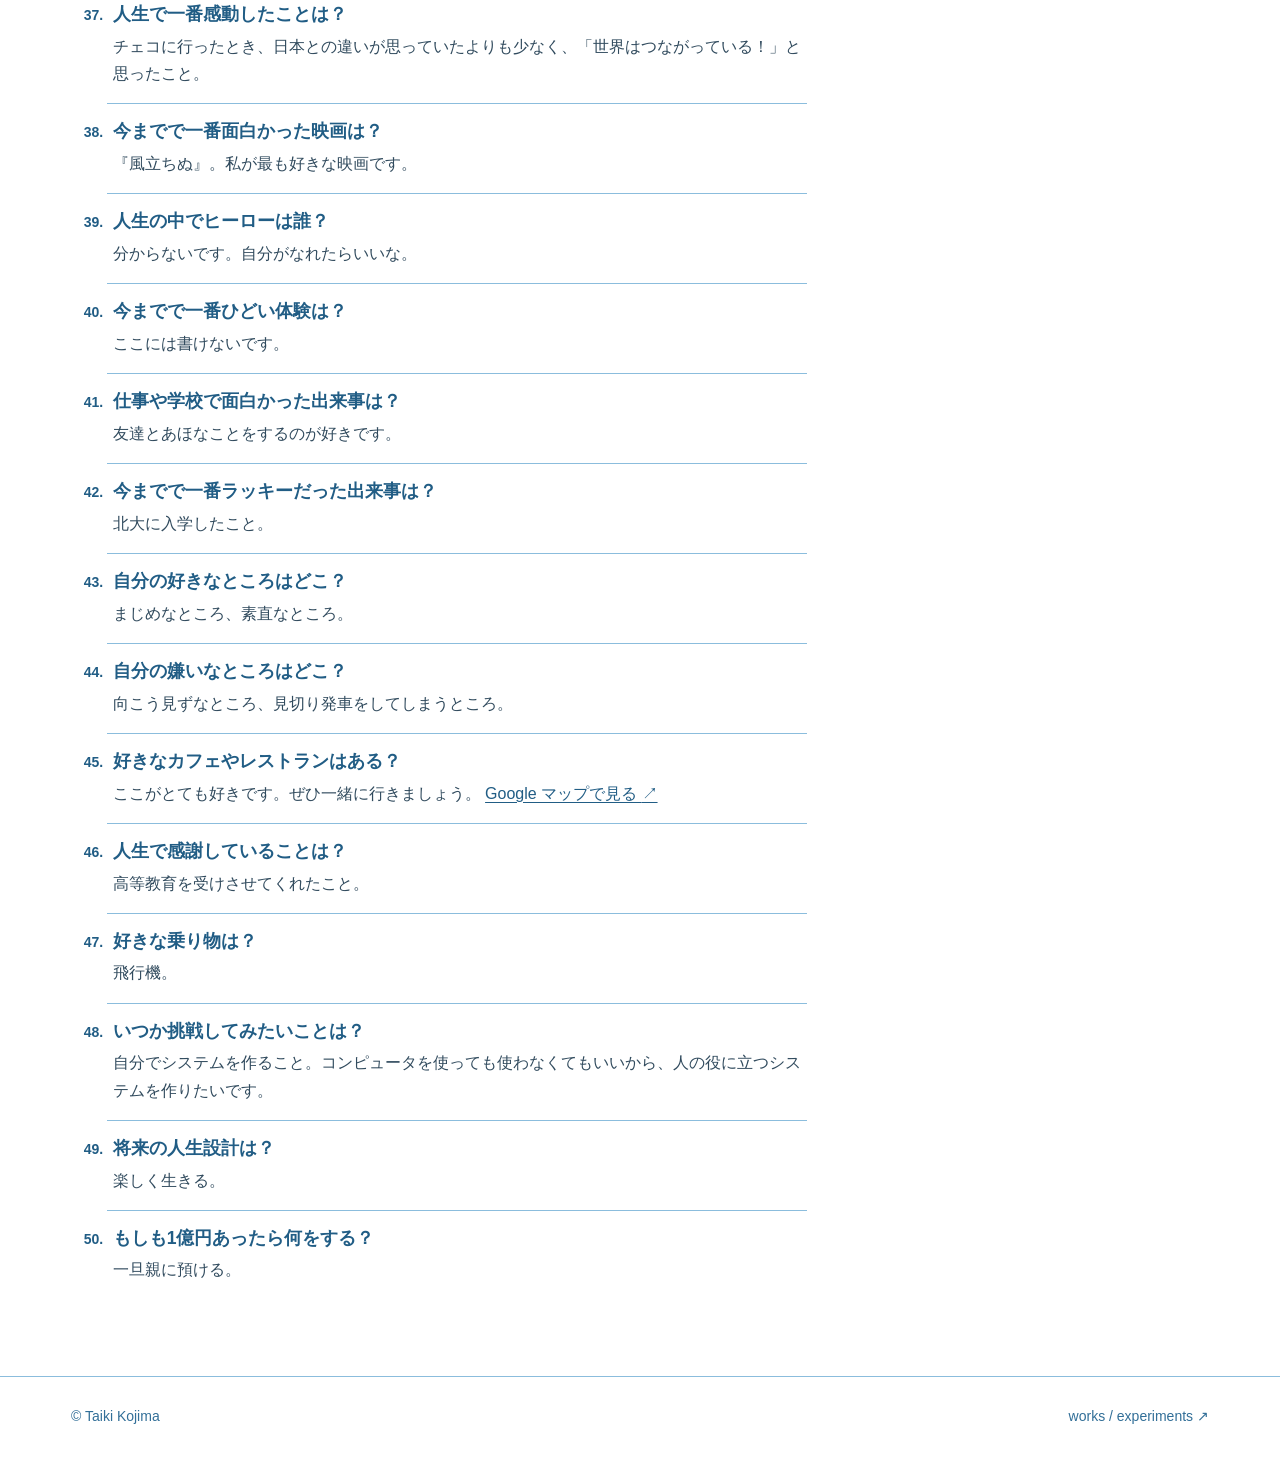
==== commit 2ce73b2a: "Clarify university years in career timeline" ====
--- a/about.html
+++ b/about.html
@@ -56,11 +56,15 @@
           </div>
         </li>
         <li>
-          <span class="timeline-date">在学中</span>
+          <span class="timeline-date">大学2年</span>
           <div>
             <h3>チェコに留学</h3>
             <p>日本との違いが思っていたよりも少なく、世界のつながりを実感した。</p>
           </div>
+        </li>
+        <li>
+          <span class="timeline-date">現在</span>
+          <div><h3>北海道大学3年生</h3></div>
         </li>
       </ol>
     </section>
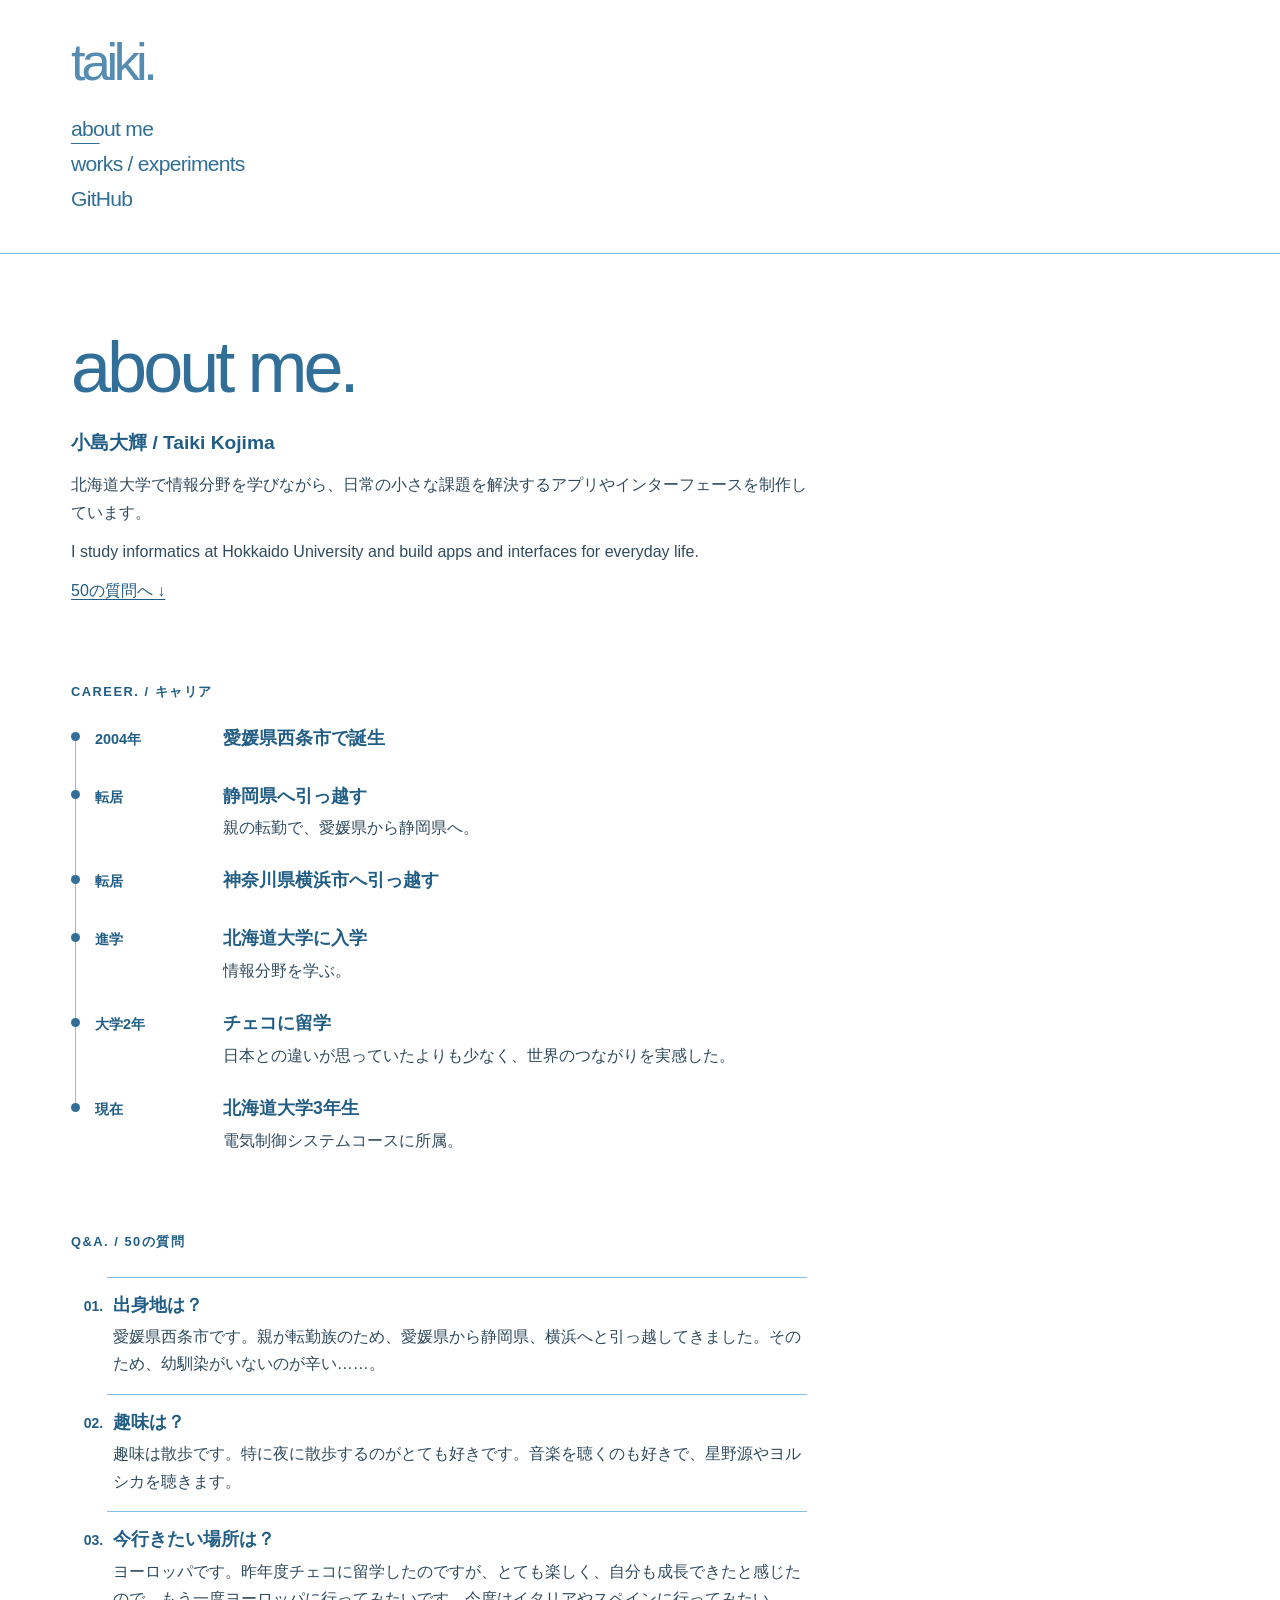
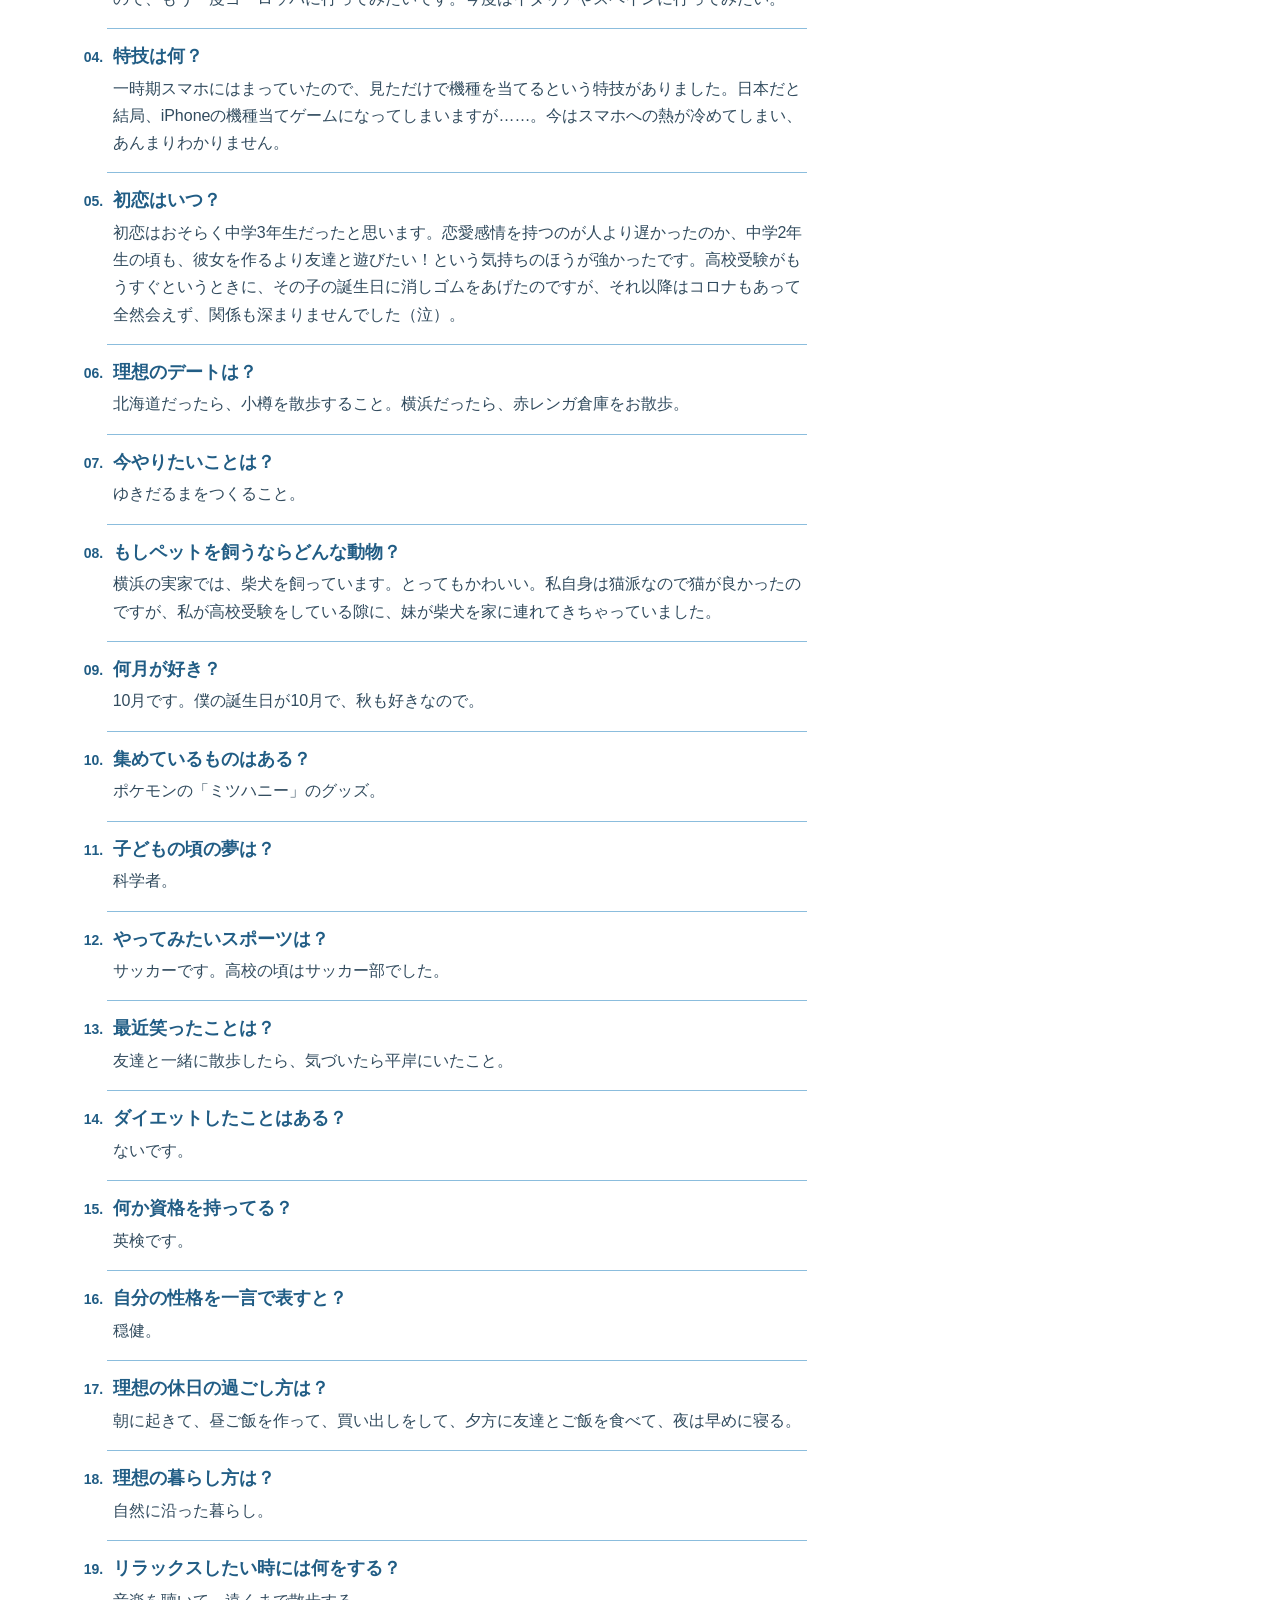
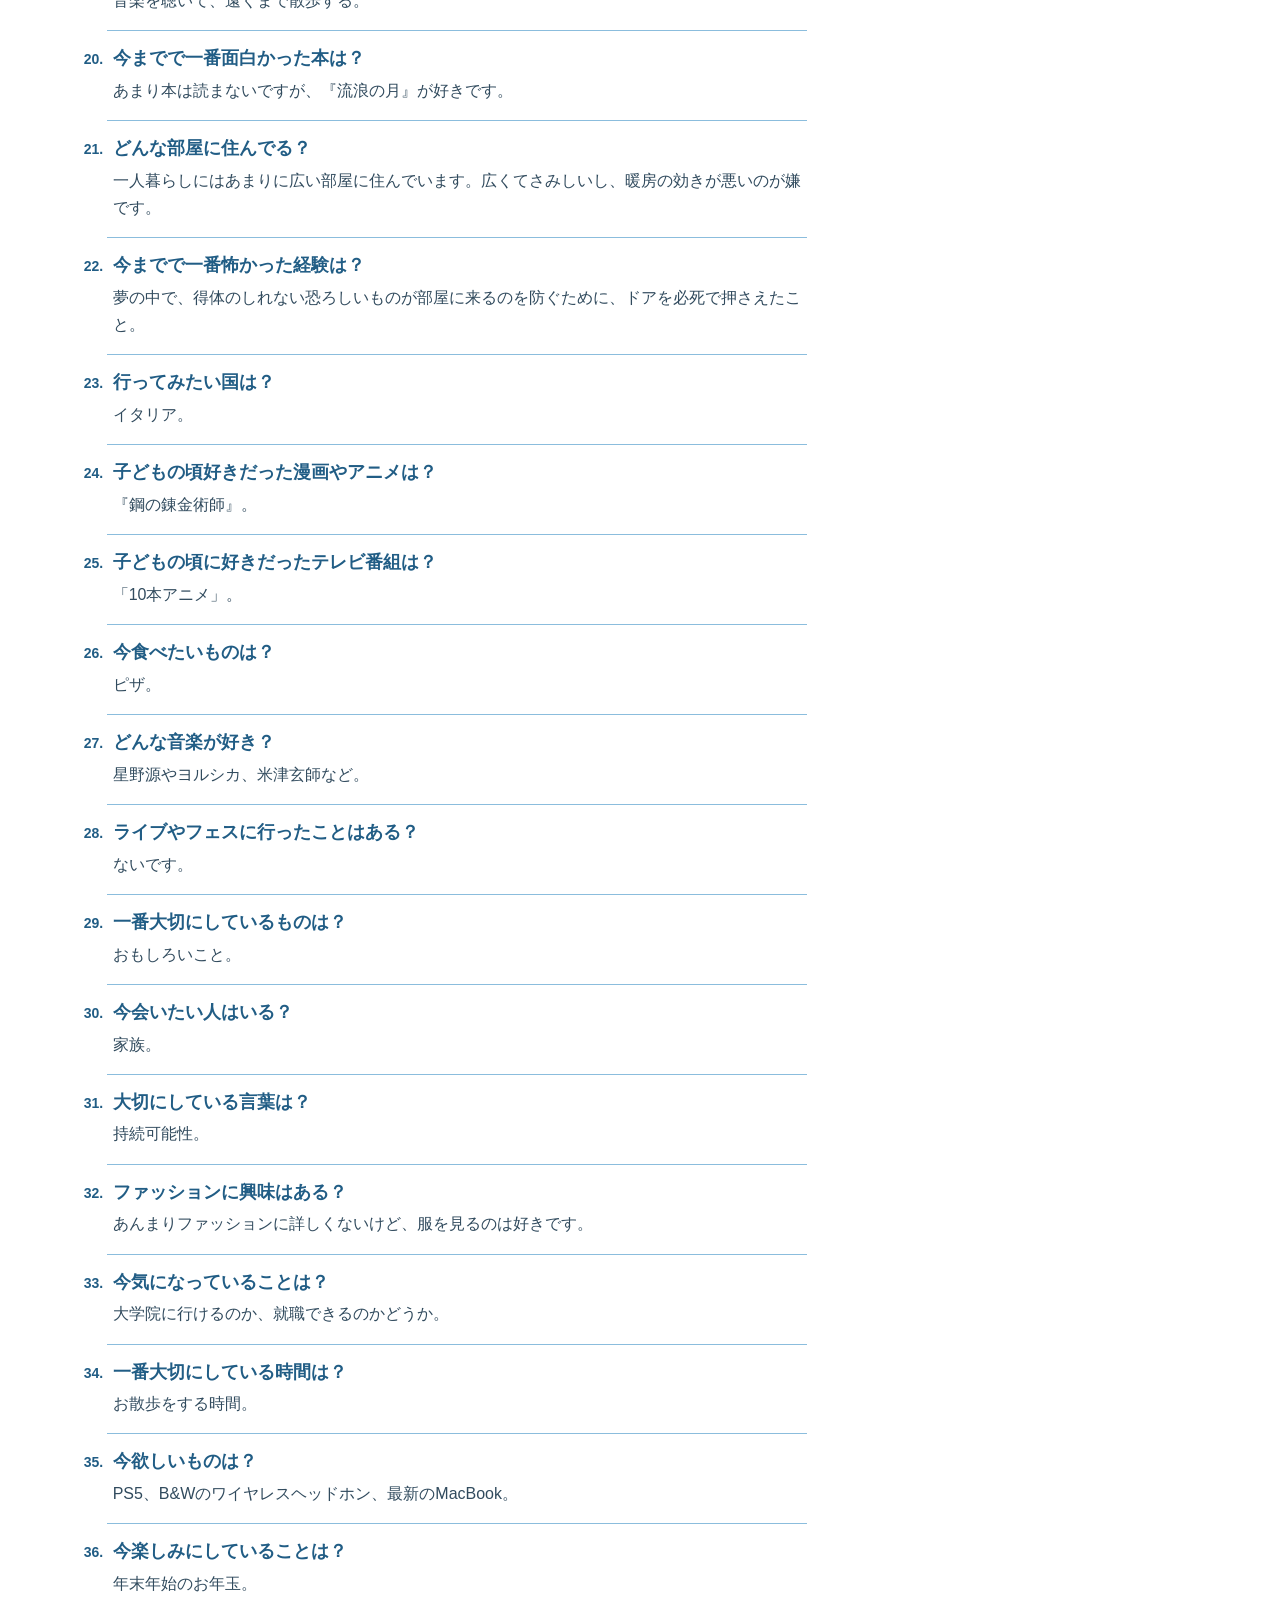
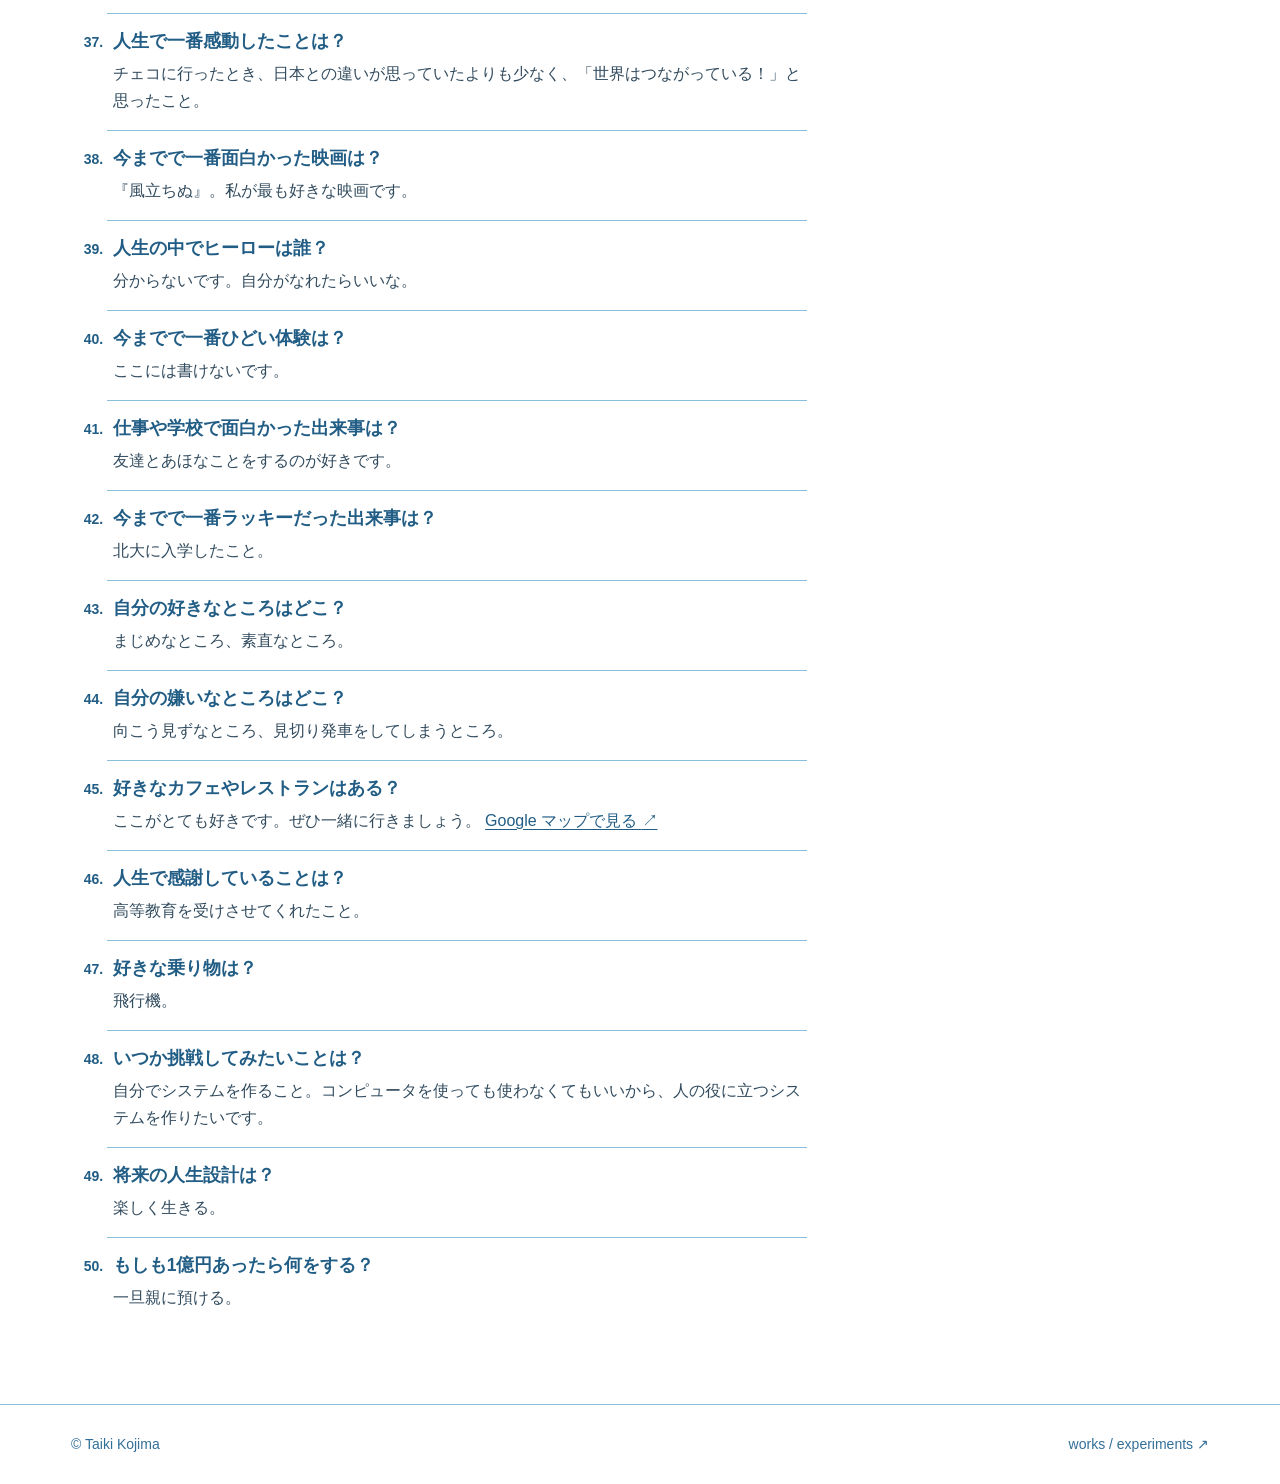
==== commit 928f8dd8: "Show electrical control systems course in profile" ====
--- a/about.html
+++ b/about.html
@@ -64,7 +64,10 @@
         </li>
         <li>
           <span class="timeline-date">現在</span>
-          <div><h3>北海道大学3年生</h3></div>
+          <div>
+            <h3>北海道大学3年生</h3>
+            <p>電気制御システムコースに所属。</p>
+          </div>
         </li>
       </ol>
     </section>
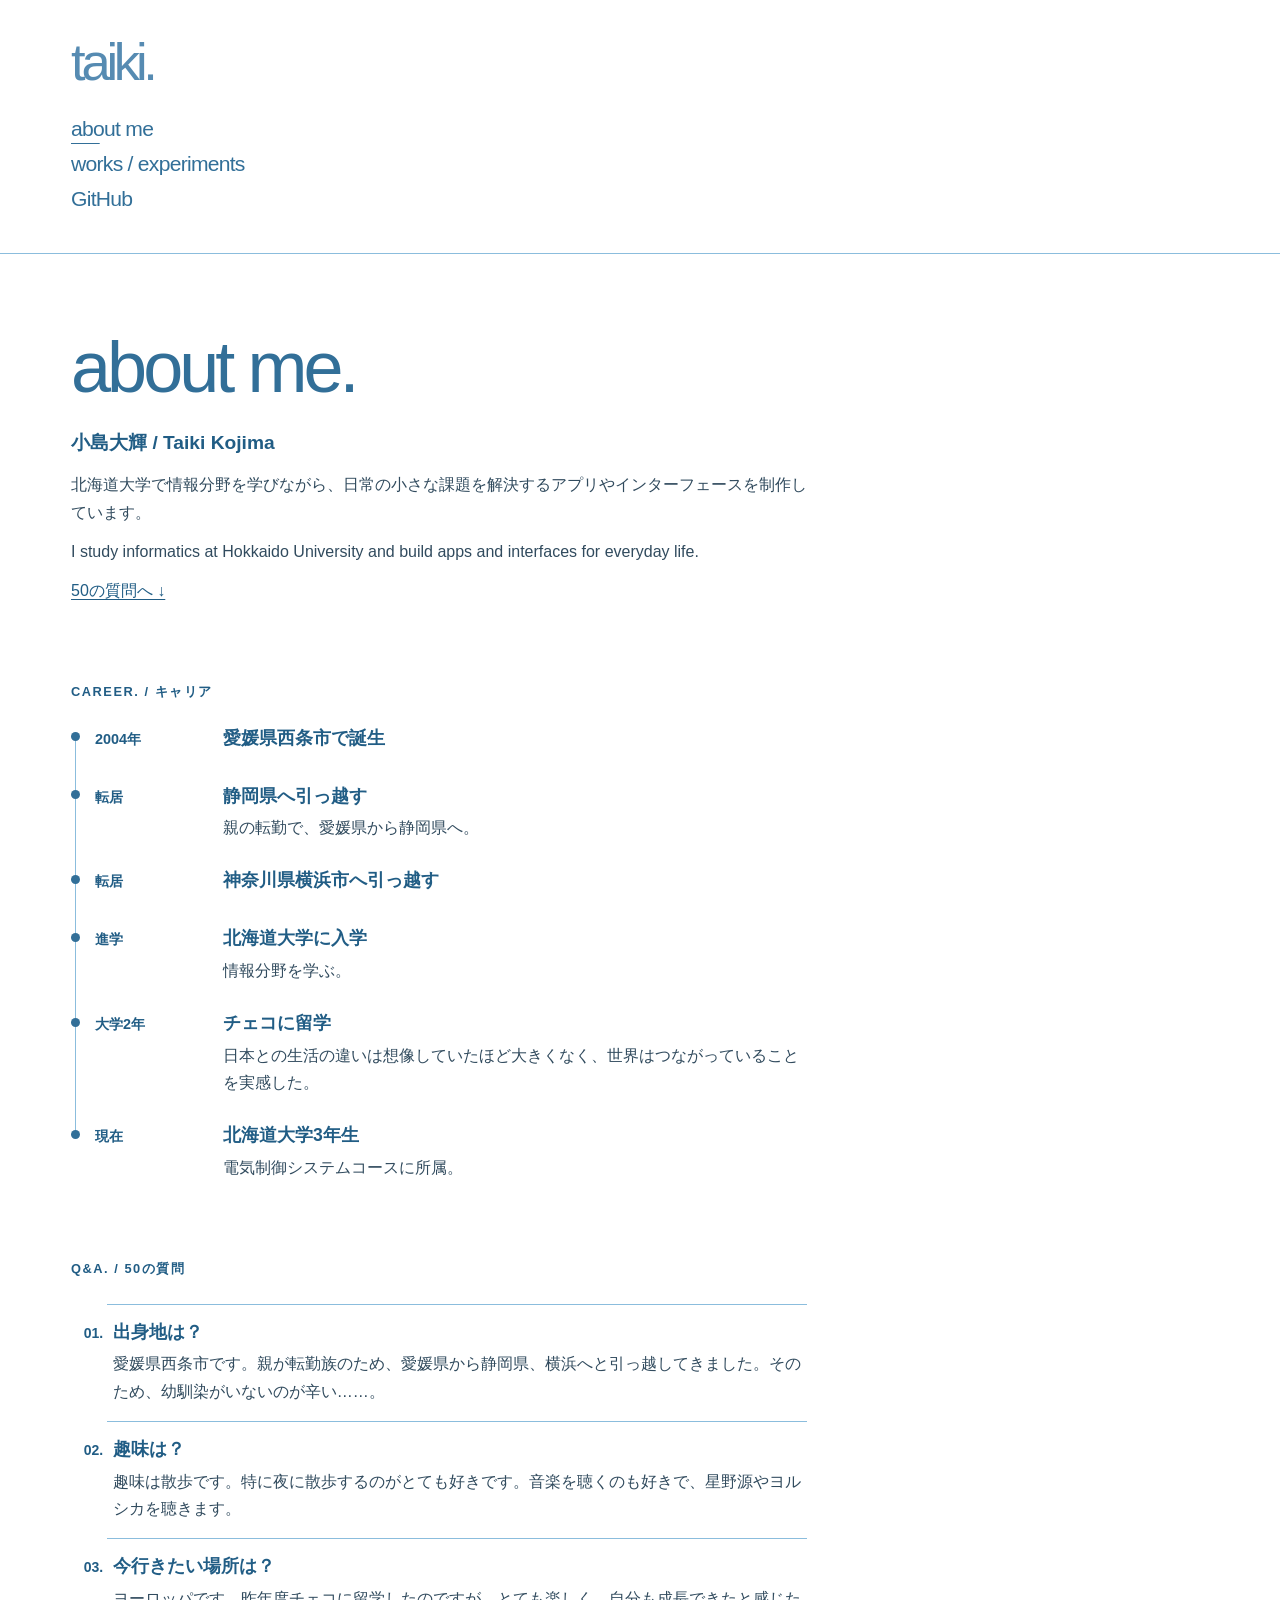
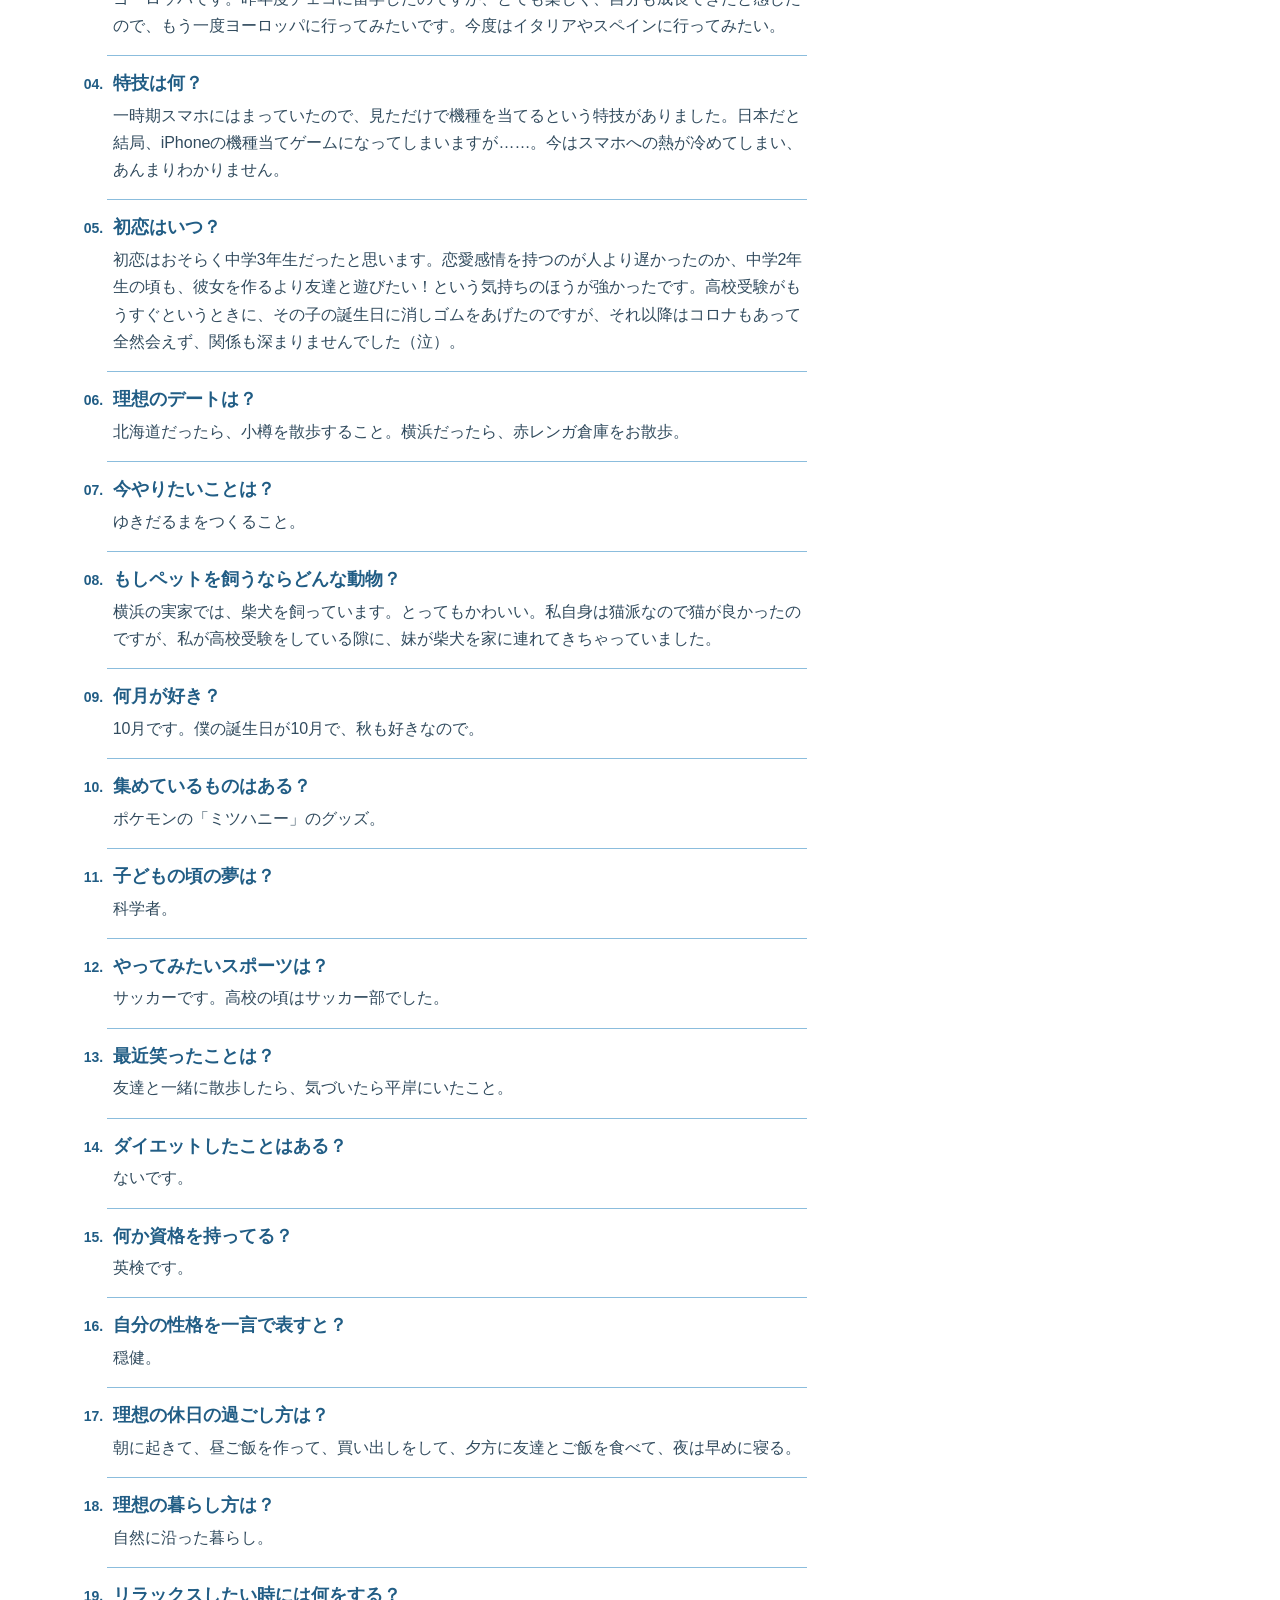
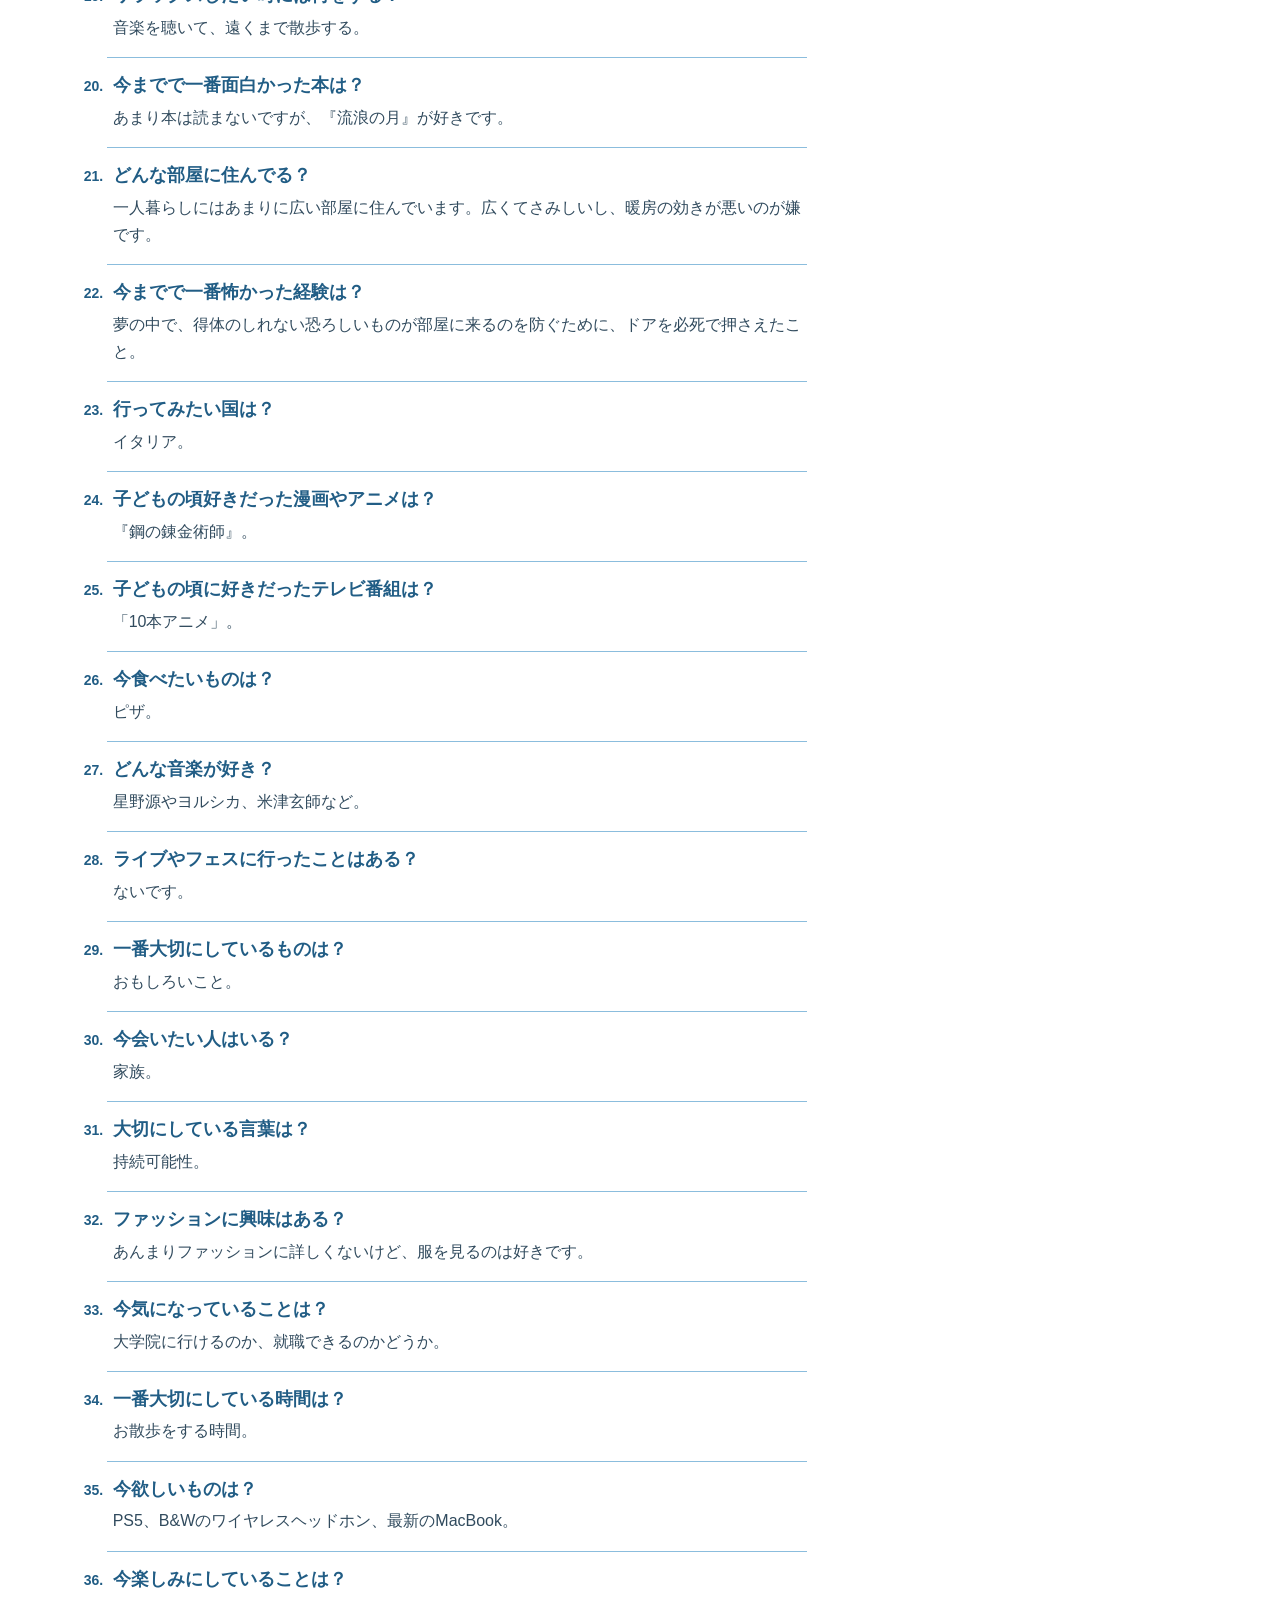
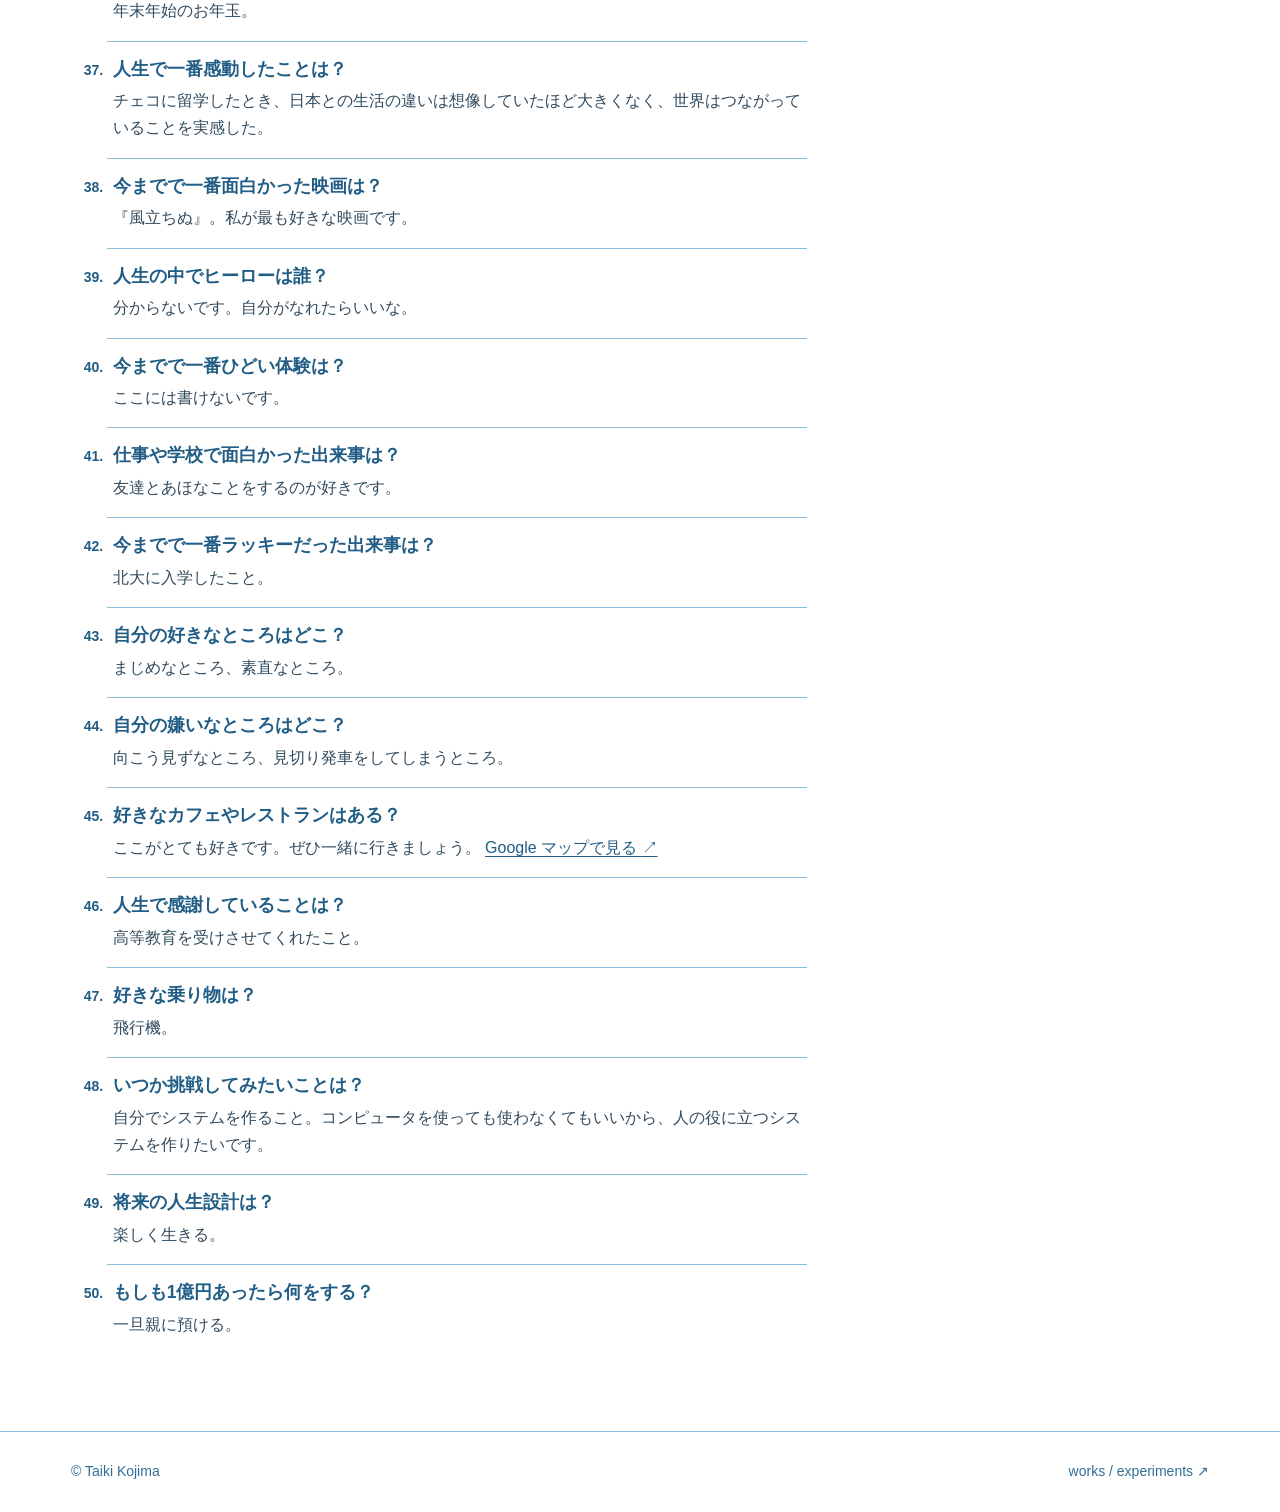
==== commit fa4921d6: "Align study abroad reflections on About page" ====
--- a/about.html
+++ b/about.html
@@ -59,7 +59,7 @@
           <span class="timeline-date">大学2年</span>
           <div>
             <h3>チェコに留学</h3>
-            <p>日本との違いが思っていたよりも少なく、世界のつながりを実感した。</p>
+            <p>日本との生活の違いは想像していたほど大きくなく、世界はつながっていることを実感した。</p>
           </div>
         </li>
         <li>
@@ -221,7 +221,7 @@
         </li>
         <li>
           <h3>人生で一番感動したことは？</h3>
-          <p>チェコに行ったとき、日本との違いが思っていたよりも少なく、「世界はつながっている！」と思ったこと。</p>
+          <p>チェコに留学したとき、日本との生活の違いは想像していたほど大きくなく、世界はつながっていることを実感した。</p>
         </li>
         <li>
           <h3>今までで一番面白かった映画は？</h3>
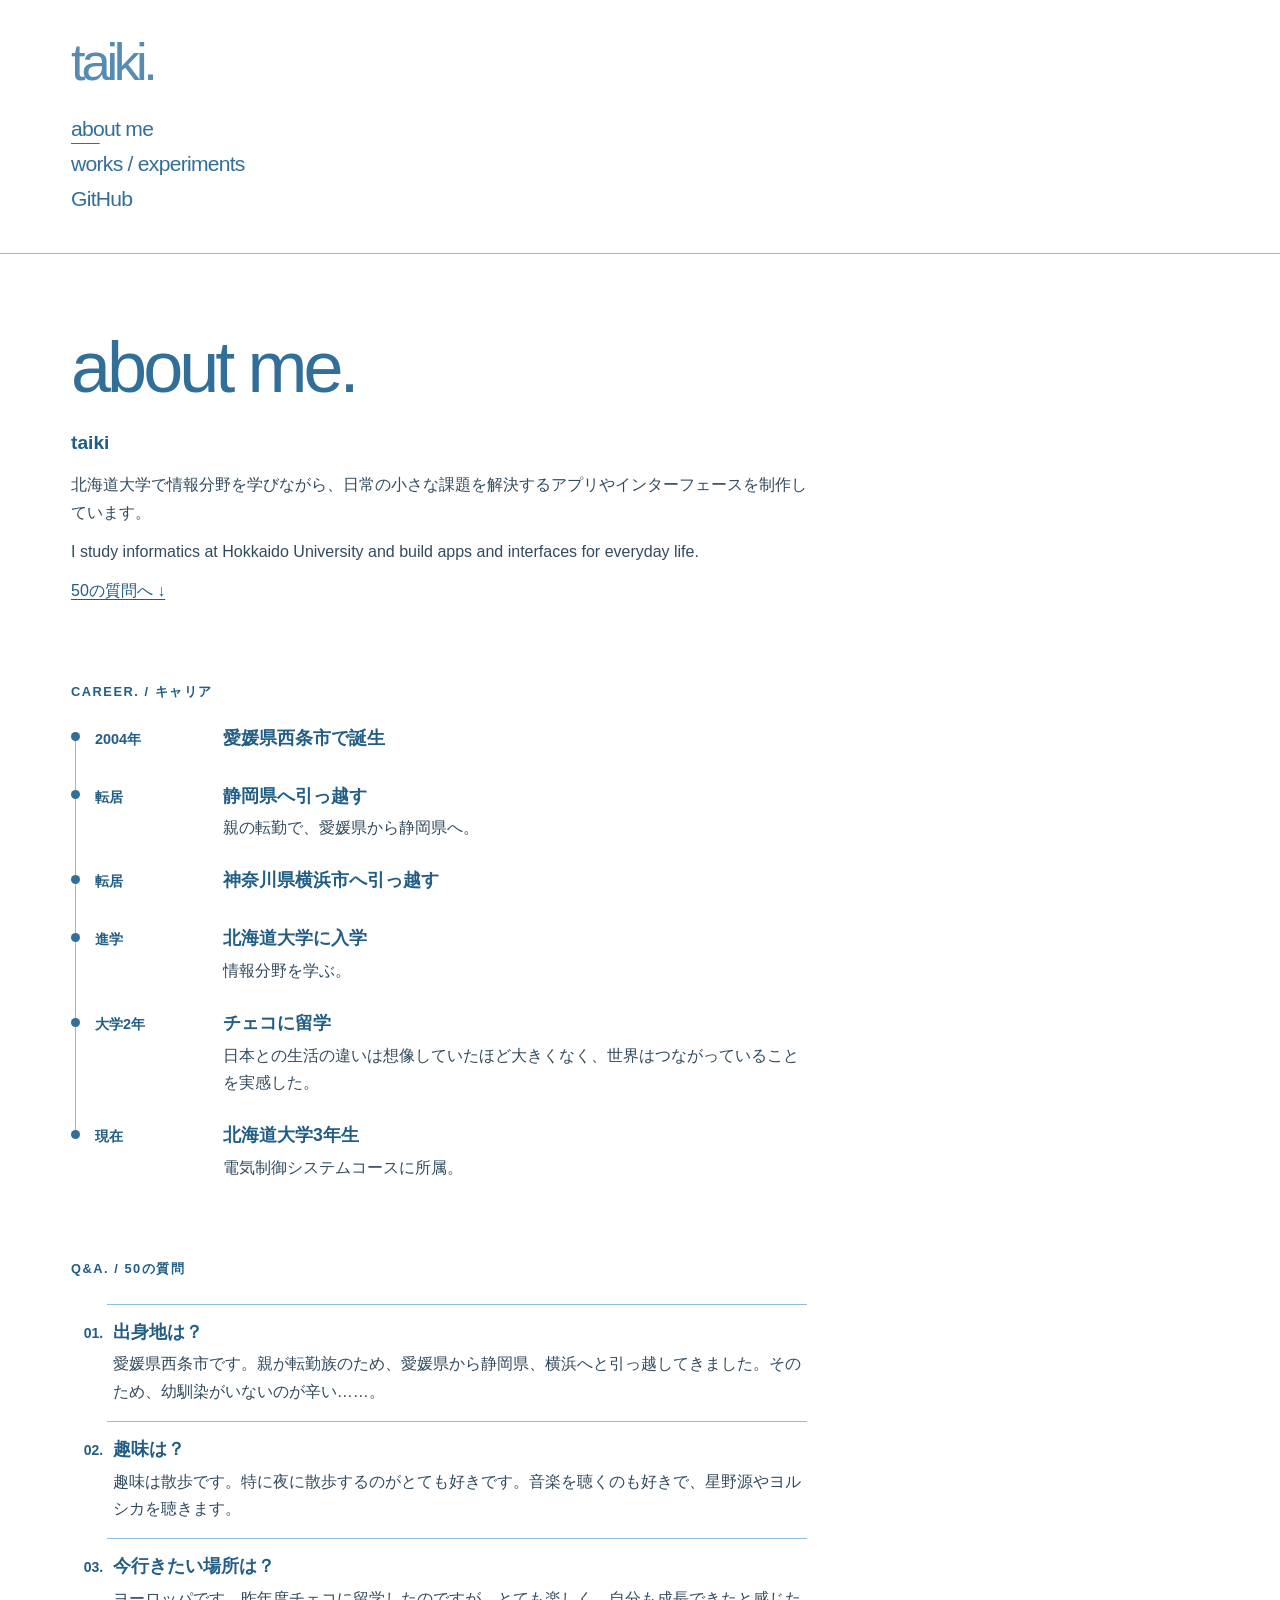
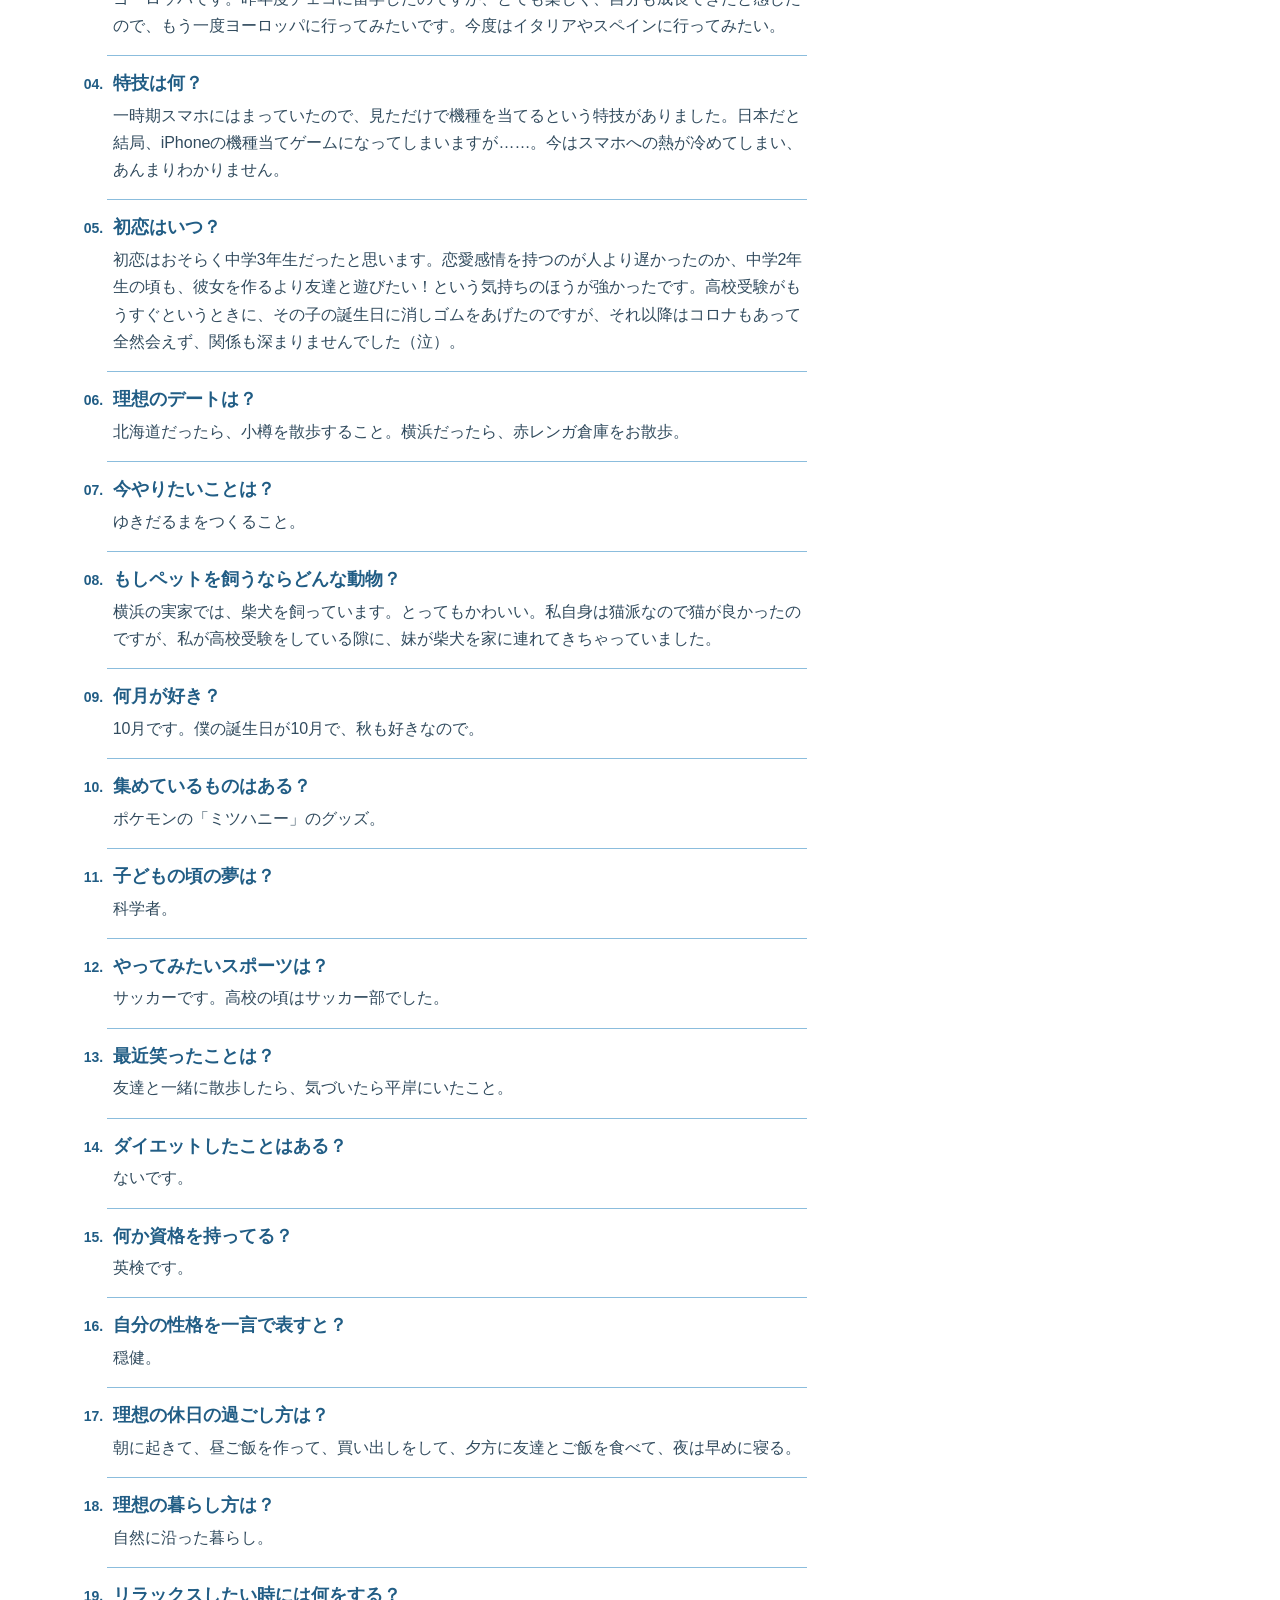
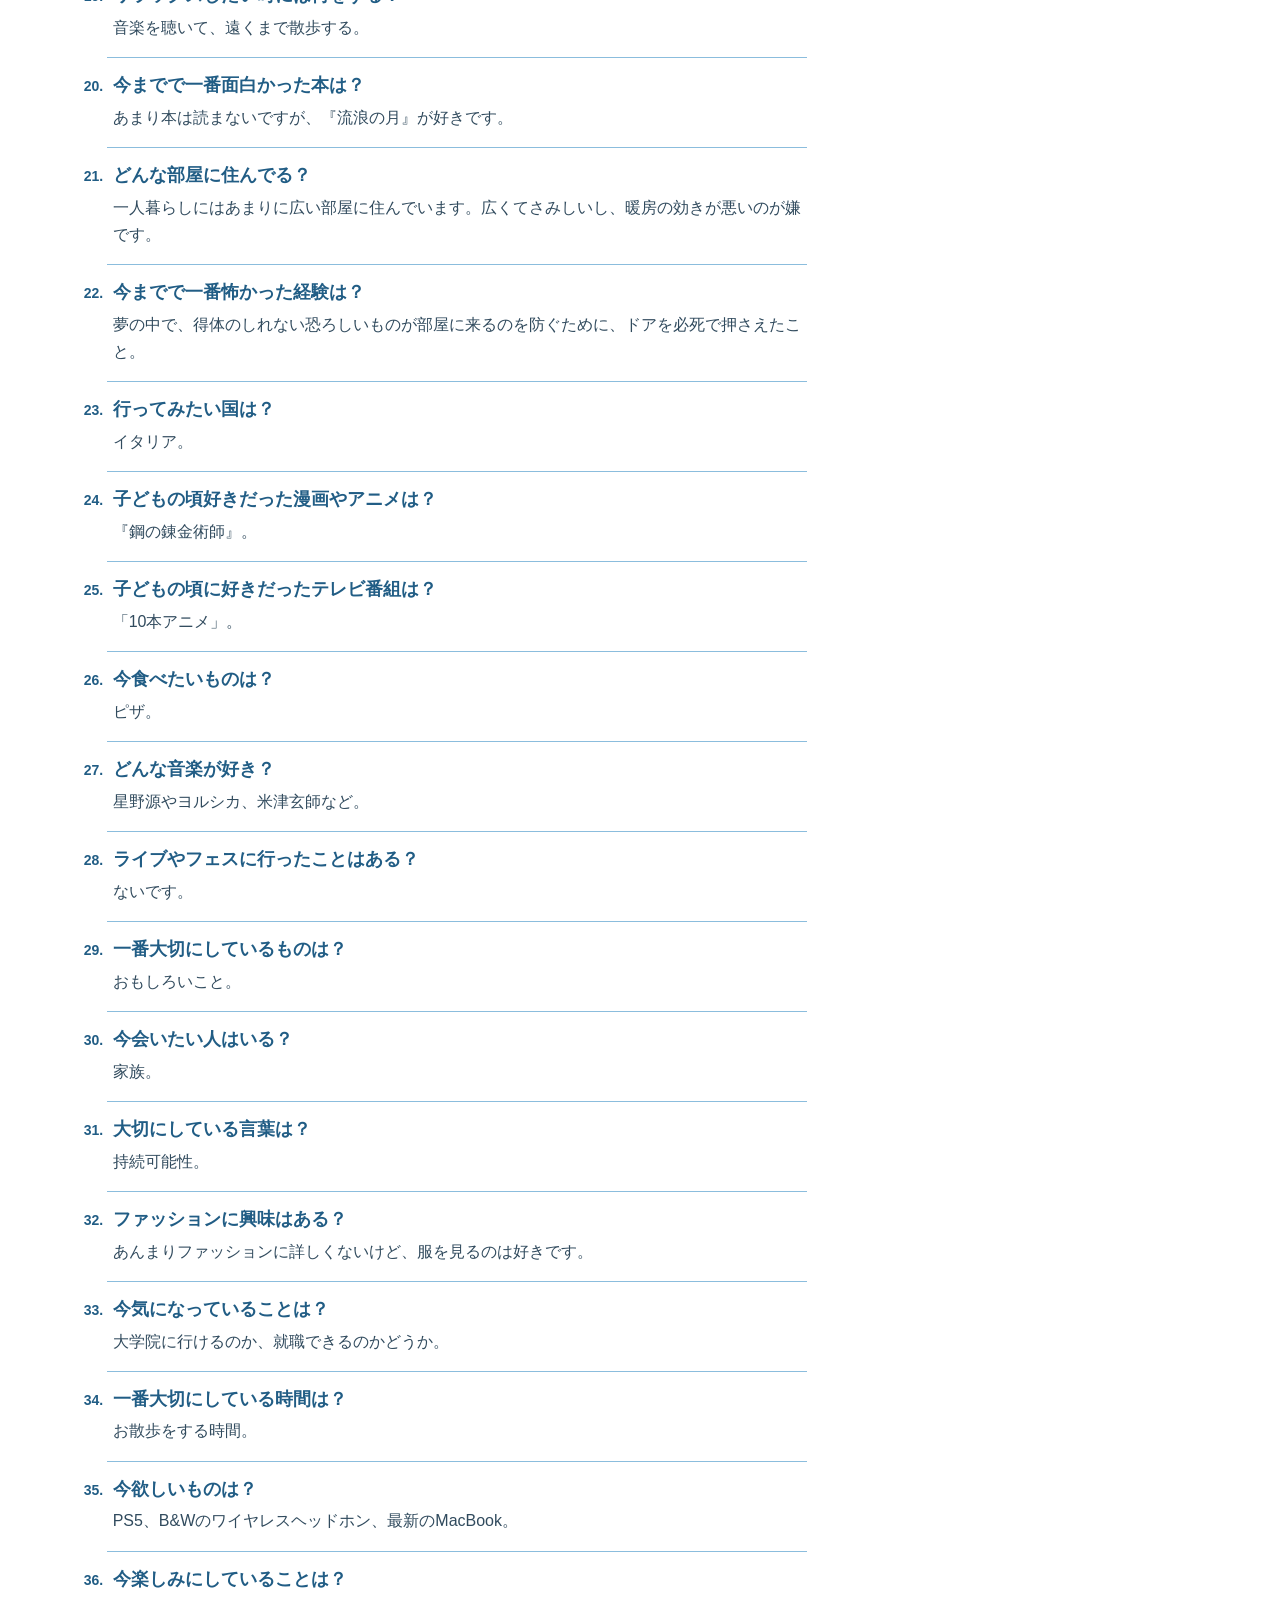
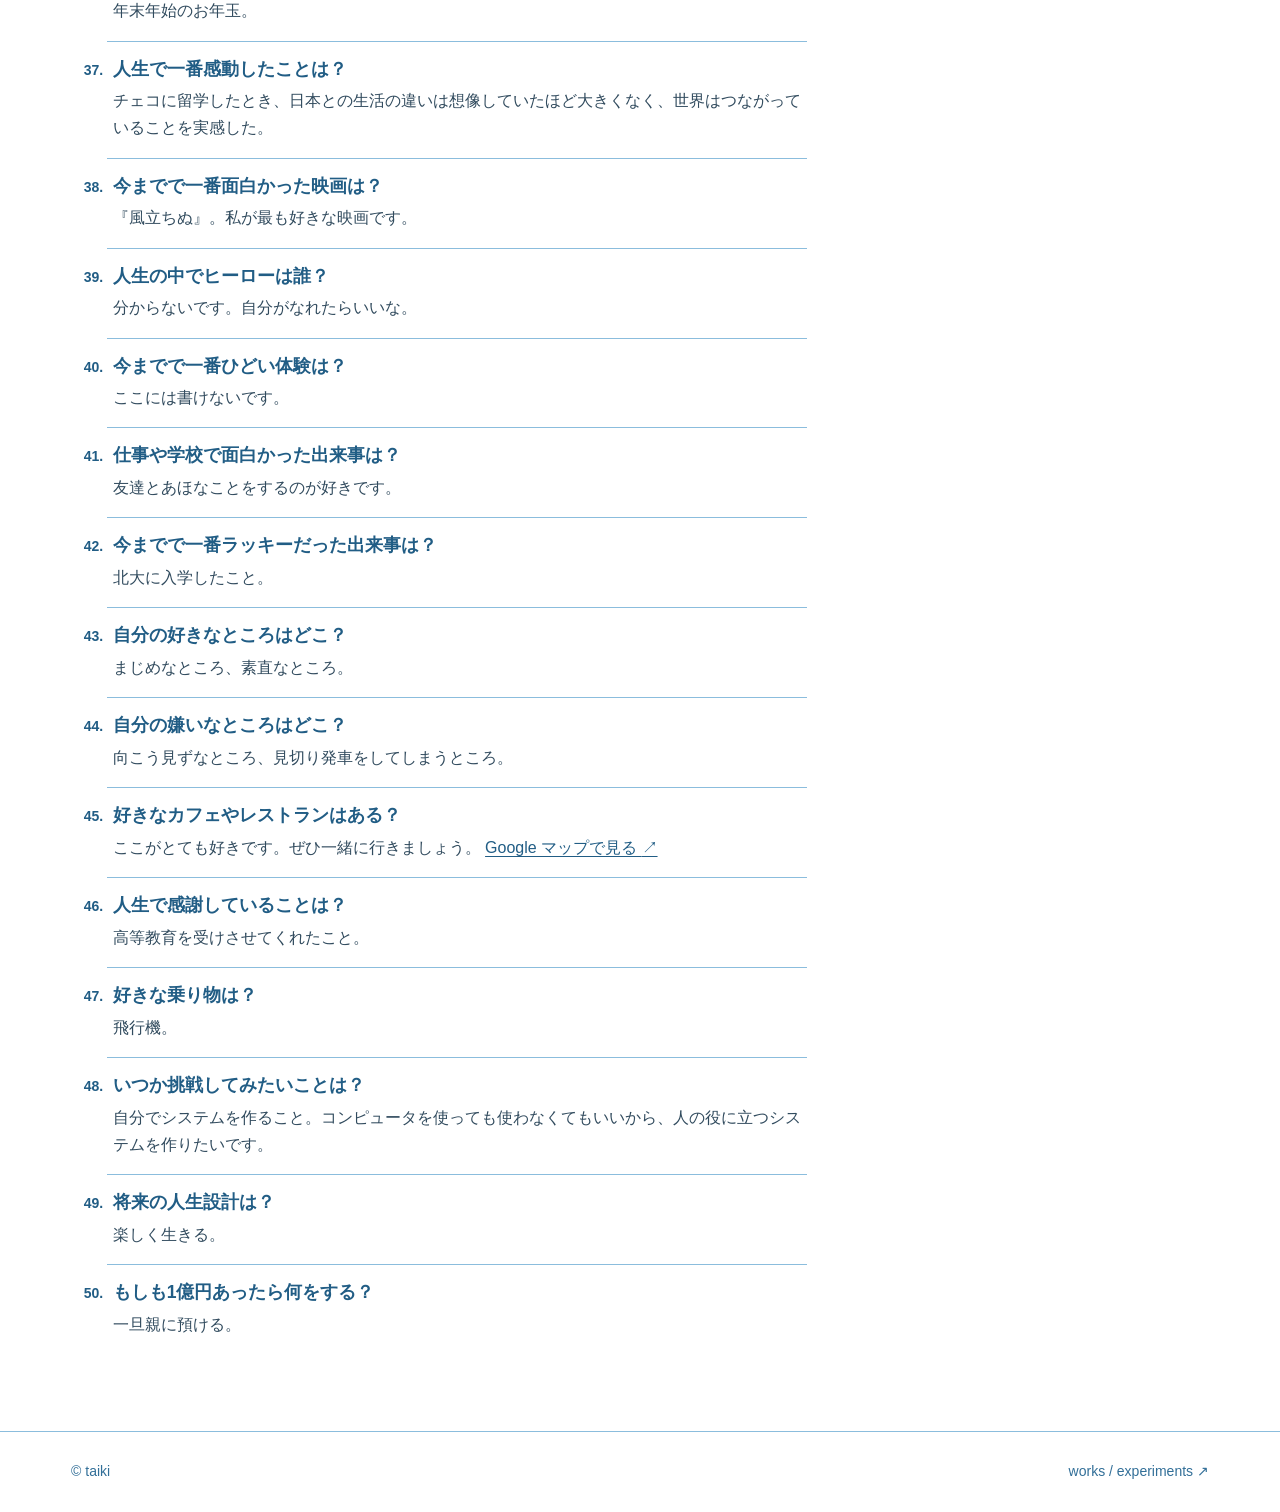
==== commit c122d5c5: "Use taiki as the portfolio display name" ====
--- a/about.html
+++ b/about.html
@@ -3,7 +3,7 @@
 <head>
 <meta charset="utf-8">
 <meta name="viewport" content="width=device-width, initial-scale=1">
-<meta name="description" content="小島大輝（Taiki Kojima）のプロフィール、生い立ちと学びのタイムライン、50の質問への回答。">
+<meta name="description" content="taikiのプロフィール、生い立ちと学びのタイムライン、50の質問への回答。">
 <meta name="theme-color" content="#ffffff">
 <title>about me — taiki</title>
 <link rel="stylesheet" href="./styles.css">
@@ -24,7 +24,7 @@
   <main class="about-page" id="about" tabindex="-1">
     <header class="profile">
       <h1 lang="en">about me.</h1>
-      <p class="profile-name">小島大輝 <span lang="en">/ Taiki Kojima</span></p>
+      <p class="profile-name" lang="en">taiki</p>
       <p>北海道大学で情報分野を学びながら、日常の小さな課題を解決するアプリやインターフェースを制作しています。</p>
       <p lang="en">I study informatics at Hokkaido University and build apps and interfaces for everyday life.</p>
       <p><a class="text-link" href="#questions">50の質問へ ↓</a></p>
@@ -278,6 +278,6 @@
       </ol>
     </section>
   </main>
-  <footer><span>© Taiki Kojima</span><a href="./index.html#works" lang="en">works / experiments ↗</a></footer>
+  <footer><span lang="en">© taiki</span><a href="./index.html#works" lang="en">works / experiments ↗</a></footer>
 </body>
 </html>
